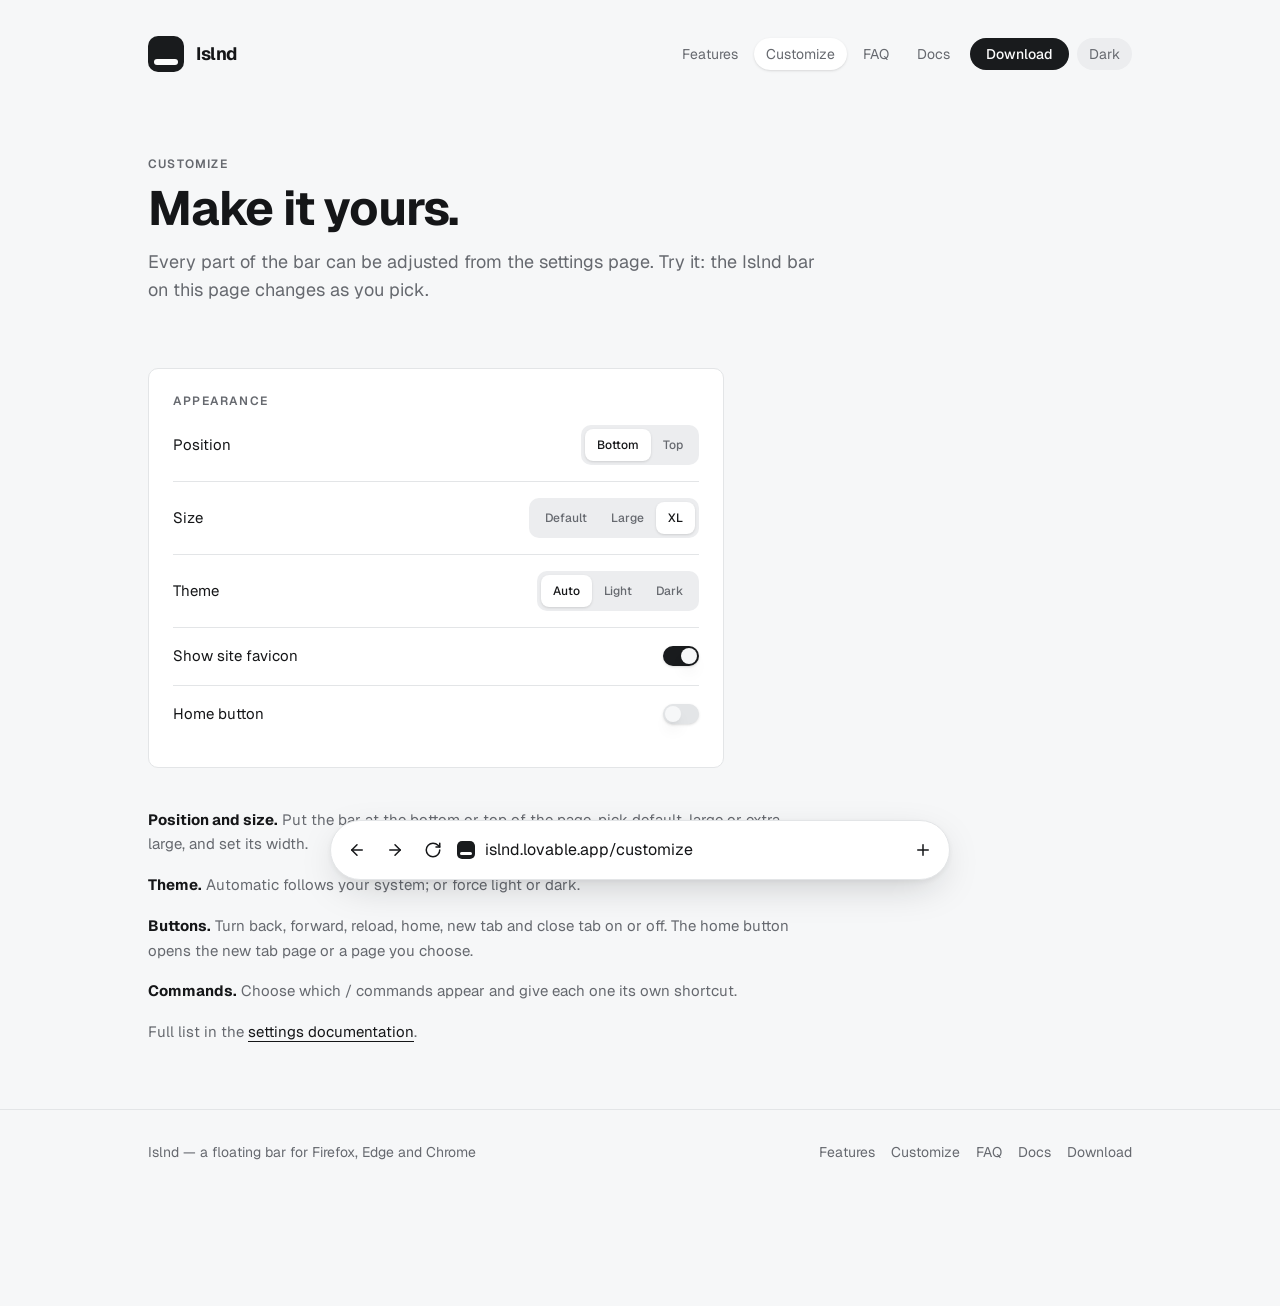
==== customize/index.html @ f19ba350 "Publish static website Co-authored-by: Copilot <223556219+Copilot@users.noreply.github.com>" ====
<!DOCTYPE html><html lang="en"><head><meta charSet="utf-8"/><meta name="viewport" content="width=device-width, initial-scale=1"/><link rel="stylesheet" href="/assets/styles-C-rtt5vo.css" data-precedence="default"/><link rel="stylesheet" href="https://fonts.googleapis.com/css2?family=Geist:wght@400;500;600;700&amp;family=Geist+Mono:wght@400;500&amp;display=swap" data-precedence="default"/><title>Customize Islnd — position, size, theme and buttons</title><meta property="og:site_name" content="Islnd"/><meta name="author" content="Lovable"/><meta name="twitter:site" content="@Lovable"/><meta name="description" content="Choose where the Islnd bar sits, how big it is, light or dark theme, which buttons to show and your home page."/><meta property="og:title" content="Customize Islnd — position, size, theme and buttons"/><meta property="og:description" content="Choose where the Islnd bar sits, how big it is, light or dark theme, which buttons to show and your home page."/><meta property="og:type" content="website"/><meta property="og:url" content="https://islnd.lovable.app/customize"/><meta name="twitter:card" content="summary"/><link rel="modulepreload" href="/assets/index-CcwvMwa2.js"/><link rel="modulepreload" href="/assets/rolldown-runtime-CbXtAM7H.js"/><link rel="modulepreload" href="/assets/link-DJpx_sUh.js"/><link rel="modulepreload" href="/assets/react-dom-xn5NngxT.js"/><link rel="modulepreload" href="/assets/content-CiZypc_I.js"/><link rel="modulepreload" href="/assets/customize-vMOxvSkS.js"/><link rel="modulepreload" href="/assets/SiteLayout-Coc16amh.js"/><link rel="modulepreload" href="/assets/blocks-Bmpn8ZJl.js"/><link rel="icon" href="/favicon.svg" type="image/svg+xml"/><link rel="preconnect" href="https://fonts.googleapis.com"/><link rel="preconnect" href="https://fonts.gstatic.com" crossorigin="anonymous"/><link rel="canonical" href="https://islnd.lovable.app/customize"/><script type="application/ld+json">{"@context":"https://schema.org","@type":"BreadcrumbList","itemListElement":[{"@type":"ListItem","position":1,"name":"Home","item":"https://islnd.lovable.app/"},{"@type":"ListItem","position":2,"name":"Customize","item":"https://islnd.lovable.app/customize"}]}</script></head><body><!--$--><div class="min-h-screen bg-background pb-28 pt-4 text-foreground"><header class="mx-auto flex max-w-5xl flex-wrap items-center justify-between gap-3 px-5 py-5"><a class="flex items-center gap-3" href="/"><span aria-hidden="true" class="relative inline-block shrink-0 rounded-[28%] bg-primary h-9 w-9"><span class="absolute inset-x-[18%] bottom-[20%] h-[17%] rounded-full bg-primary-foreground"></span></span><span class="text-lg font-bold tracking-tight">Islnd</span></a><nav class="flex flex-wrap items-center gap-1 text-sm"><a class="rounded-full px-3 py-1.5 text-muted-foreground hover:text-foreground" href="/features">Features</a><a class="rounded-full px-3 py-1.5 text-muted-foreground hover:text-foreground bg-card text-foreground shadow-sm" href="/customize" data-status="active" aria-current="page">Customize</a><a class="rounded-full px-3 py-1.5 text-muted-foreground hover:text-foreground" href="/faq">FAQ</a><a class="rounded-full px-3 py-1.5 text-muted-foreground hover:text-foreground" href="/docs">Docs</a><a class="ml-1 rounded-full bg-primary px-4 py-1.5 font-medium text-primary-foreground hover:opacity-85" href="/download">Download</a><button aria-label="Toggle dark mode" class="ml-1 rounded-full bg-secondary px-3 py-1.5 text-muted-foreground hover:text-foreground">Dark</button></nav></header><main class="mx-auto max-w-5xl px-5"><div class="py-12 sm:py-16"><p class="text-xs font-semibold uppercase tracking-widest text-muted-foreground">Customize</p><h1 class="mt-3 text-4xl font-bold tracking-tight sm:text-5xl">Make it yours.</h1><p class="mt-4 max-w-2xl text-lg text-muted-foreground">Every part of the bar can be adjusted from the settings page. Try it: the Islnd bar on this page changes as you pick.</p></div><div class="max-w-xl"><div class="rounded-lg border border-border bg-card p-5 sm:p-6"><p class="text-xs font-semibold uppercase tracking-widest text-muted-foreground">Appearance</p><div class="flex items-center justify-between gap-4 border-b border-border py-4 last:border-0"><span>Position</span><div role="group" aria-label="position" class="flex rounded-lg bg-secondary p-1"><button class="inline-flex items-center justify-center gap-2 whitespace-nowrap font-medium cursor-pointer transition-colors focus-visible:outline-none focus-visible:ring-1 focus-visible:ring-ring disabled:pointer-events-none disabled:opacity-50 disabled:cursor-not-allowed [&amp;_svg]:pointer-events-none [&amp;_svg]:size-4 [&amp;_svg]:shrink-0 hover:bg-accent hover:text-accent-foreground h-8 rounded-md text-xs px-2 sm:px-3 bg-card text-foreground shadow-sm" type="button" aria-pressed="true">Bottom</button><button class="inline-flex items-center justify-center gap-2 whitespace-nowrap font-medium cursor-pointer transition-colors focus-visible:outline-none focus-visible:ring-1 focus-visible:ring-ring disabled:pointer-events-none disabled:opacity-50 disabled:cursor-not-allowed [&amp;_svg]:pointer-events-none [&amp;_svg]:size-4 [&amp;_svg]:shrink-0 hover:bg-accent hover:text-accent-foreground h-8 rounded-md text-xs px-2 sm:px-3 text-muted-foreground" type="button" aria-pressed="false">Top</button></div></div><div class="flex items-center justify-between gap-4 border-b border-border py-4 last:border-0"><span>Size</span><div role="group" aria-label="size" class="flex rounded-lg bg-secondary p-1"><button class="inline-flex items-center justify-center gap-2 whitespace-nowrap font-medium cursor-pointer transition-colors focus-visible:outline-none focus-visible:ring-1 focus-visible:ring-ring disabled:pointer-events-none disabled:opacity-50 disabled:cursor-not-allowed [&amp;_svg]:pointer-events-none [&amp;_svg]:size-4 [&amp;_svg]:shrink-0 hover:bg-accent hover:text-accent-foreground h-8 rounded-md text-xs px-2 sm:px-3 text-muted-foreground" type="button" aria-pressed="false">Default</button><button class="inline-flex items-center justify-center gap-2 whitespace-nowrap font-medium cursor-pointer transition-colors focus-visible:outline-none focus-visible:ring-1 focus-visible:ring-ring disabled:pointer-events-none disabled:opacity-50 disabled:cursor-not-allowed [&amp;_svg]:pointer-events-none [&amp;_svg]:size-4 [&amp;_svg]:shrink-0 hover:bg-accent hover:text-accent-foreground h-8 rounded-md text-xs px-2 sm:px-3 text-muted-foreground" type="button" aria-pressed="false">Large</button><button class="inline-flex items-center justify-center gap-2 whitespace-nowrap font-medium cursor-pointer transition-colors focus-visible:outline-none focus-visible:ring-1 focus-visible:ring-ring disabled:pointer-events-none disabled:opacity-50 disabled:cursor-not-allowed [&amp;_svg]:pointer-events-none [&amp;_svg]:size-4 [&amp;_svg]:shrink-0 hover:bg-accent hover:text-accent-foreground h-8 rounded-md text-xs px-2 sm:px-3 bg-card text-foreground shadow-sm" type="button" aria-pressed="true">XL</button></div></div><div class="flex items-center justify-between gap-4 border-b border-border py-4 last:border-0"><span>Theme</span><div role="group" aria-label="theme" class="flex rounded-lg bg-secondary p-1"><button class="inline-flex items-center justify-center gap-2 whitespace-nowrap font-medium cursor-pointer transition-colors focus-visible:outline-none focus-visible:ring-1 focus-visible:ring-ring disabled:pointer-events-none disabled:opacity-50 disabled:cursor-not-allowed [&amp;_svg]:pointer-events-none [&amp;_svg]:size-4 [&amp;_svg]:shrink-0 hover:bg-accent hover:text-accent-foreground h-8 rounded-md text-xs px-2 sm:px-3 bg-card text-foreground shadow-sm" type="button" aria-pressed="true">Auto</button><button class="inline-flex items-center justify-center gap-2 whitespace-nowrap font-medium cursor-pointer transition-colors focus-visible:outline-none focus-visible:ring-1 focus-visible:ring-ring disabled:pointer-events-none disabled:opacity-50 disabled:cursor-not-allowed [&amp;_svg]:pointer-events-none [&amp;_svg]:size-4 [&amp;_svg]:shrink-0 hover:bg-accent hover:text-accent-foreground h-8 rounded-md text-xs px-2 sm:px-3 text-muted-foreground" type="button" aria-pressed="false">Light</button><button class="inline-flex items-center justify-center gap-2 whitespace-nowrap font-medium cursor-pointer transition-colors focus-visible:outline-none focus-visible:ring-1 focus-visible:ring-ring disabled:pointer-events-none disabled:opacity-50 disabled:cursor-not-allowed [&amp;_svg]:pointer-events-none [&amp;_svg]:size-4 [&amp;_svg]:shrink-0 hover:bg-accent hover:text-accent-foreground h-8 rounded-md text-xs px-2 sm:px-3 text-muted-foreground" type="button" aria-pressed="false">Dark</button></div></div><div class="flex items-center justify-between gap-4 border-b border-border py-4 last:border-0"><span>Show site favicon</span><button type="button" role="switch" aria-checked="true" data-state="checked" value="on" class="peer inline-flex h-5 w-9 shrink-0 cursor-pointer items-center rounded-full border-2 border-transparent shadow-sm transition-colors focus-visible:outline-none focus-visible:ring-2 focus-visible:ring-ring focus-visible:ring-offset-2 focus-visible:ring-offset-background disabled:cursor-not-allowed disabled:opacity-50 data-[state=checked]:bg-primary data-[state=unchecked]:bg-input" aria-label="Show site favicon"><span data-state="checked" class="pointer-events-none block h-4 w-4 rounded-full bg-background shadow-lg ring-0 transition-transform data-[state=checked]:translate-x-4 data-[state=unchecked]:translate-x-0"></span></button><input type="checkbox" aria-hidden="true" tabindex="-1" style="position:absolute;pointer-events:none;opacity:0;margin:0;transform:translateX(-100%)" checked="" value="on"/></div><div class="flex items-center justify-between gap-4 border-b border-border py-4 last:border-0"><span>Home button</span><button type="button" role="switch" aria-checked="false" data-state="unchecked" value="on" class="peer inline-flex h-5 w-9 shrink-0 cursor-pointer items-center rounded-full border-2 border-transparent shadow-sm transition-colors focus-visible:outline-none focus-visible:ring-2 focus-visible:ring-ring focus-visible:ring-offset-2 focus-visible:ring-offset-background disabled:cursor-not-allowed disabled:opacity-50 data-[state=checked]:bg-primary data-[state=unchecked]:bg-input" aria-label="Home button"><span data-state="unchecked" class="pointer-events-none block h-4 w-4 rounded-full bg-background shadow-lg ring-0 transition-transform data-[state=checked]:translate-x-4 data-[state=unchecked]:translate-x-0"></span></button><input type="checkbox" aria-hidden="true" tabindex="-1" style="position:absolute;pointer-events:none;opacity:0;margin:0;transform:translateX(-100%)" value="on"/></div></div></div><div class="mt-10 max-w-2xl"><div class="space-y-4 text-muted-foreground"><p><strong class="text-foreground">Position and size.</strong> Put the bar at the bottom or top of the page, pick default, large or extra large, and set its width.</p><p><strong class="text-foreground">Theme.</strong> Automatic follows your system; or force light or dark.</p><p><strong class="text-foreground">Buttons.</strong> Turn back, forward, reload, home, new tab and close tab on or off. The home button opens the new tab page or a page you choose.</p><p><strong class="text-foreground">Commands.</strong> Choose which / commands appear and give each one its own shortcut.</p><p>Full list in the <a class="text-foreground underline underline-offset-4" href="/docs/settings">settings documentation</a>.</p></div></div></main><footer class="mt-16 border-t border-border"><div class="mx-auto flex max-w-5xl flex-wrap justify-between gap-4 px-5 py-8 text-sm text-muted-foreground"><span>Islnd — a floating bar for Firefox, Edge and Chrome</span><div class="flex flex-wrap gap-4"><a class="hover:text-foreground" href="/features">Features</a><a class="hover:text-foreground active" href="/customize" data-status="active" aria-current="page">Customize</a><a class="hover:text-foreground" href="/faq">FAQ</a><a class="hover:text-foreground" href="/docs">Docs</a><a class="hover:text-foreground" href="/download">Download</a></div></div></footer><div aria-label="Islnd bar" role="region" class="preview-dock fixed inset-x-3 z-50 flex justify-center sm:inset-x-5 " data-position="bottom" data-size="xl"><form class="preview-bar relative flex min-w-0 flex-1 items-center gap-0.5 rounded-full border border-border px-2 text-foreground shadow-bar"><button class="inline-flex items-center justify-center gap-2 whitespace-nowrap text-sm font-medium cursor-pointer transition-colors focus-visible:outline-none focus-visible:ring-1 focus-visible:ring-ring disabled:pointer-events-none disabled:opacity-50 disabled:cursor-not-allowed [&amp;_svg]:pointer-events-none [&amp;_svg]:size-4 [&amp;_svg]:shrink-0 hover:bg-accent hover:text-accent-foreground h-9 w-9 preview-icon rounded-full" type="button" aria-label="Back" title="Back"><svg xmlns="http://www.w3.org/2000/svg" width="24" height="24" viewBox="0 0 24 24" fill="none" stroke="currentColor" stroke-width="2" stroke-linecap="round" stroke-linejoin="round" class="lucide lucide-arrow-left" aria-hidden="true"><path d="m12 19-7-7 7-7"></path><path d="M19 12H5"></path></svg></button><button class="inline-flex items-center justify-center gap-2 whitespace-nowrap text-sm font-medium cursor-pointer transition-colors focus-visible:outline-none focus-visible:ring-1 focus-visible:ring-ring disabled:pointer-events-none disabled:opacity-50 disabled:cursor-not-allowed [&amp;_svg]:pointer-events-none [&amp;_svg]:size-4 [&amp;_svg]:shrink-0 hover:bg-accent hover:text-accent-foreground h-9 w-9 preview-icon rounded-full" type="button" aria-label="Forward" title="Forward"><svg xmlns="http://www.w3.org/2000/svg" width="24" height="24" viewBox="0 0 24 24" fill="none" stroke="currentColor" stroke-width="2" stroke-linecap="round" stroke-linejoin="round" class="lucide lucide-arrow-right" aria-hidden="true"><path d="M5 12h14"></path><path d="m12 5 7 7-7 7"></path></svg></button><button class="inline-flex items-center justify-center gap-2 whitespace-nowrap text-sm font-medium cursor-pointer transition-colors focus-visible:outline-none focus-visible:ring-1 focus-visible:ring-ring disabled:pointer-events-none disabled:opacity-50 disabled:cursor-not-allowed [&amp;_svg]:pointer-events-none [&amp;_svg]:size-4 [&amp;_svg]:shrink-0 hover:bg-accent hover:text-accent-foreground h-9 w-9 preview-icon rounded-full" type="button" aria-label="Reload" title="Reload"><svg xmlns="http://www.w3.org/2000/svg" width="24" height="24" viewBox="0 0 24 24" fill="none" stroke="currentColor" stroke-width="2" stroke-linecap="round" stroke-linejoin="round" class="lucide lucide-rotate-cw" aria-hidden="true"><path d="M21 12a9 9 0 1 1-9-9c2.52 0 4.93 1 6.74 2.74L21 8"></path><path d="M21 3v5h-5"></path></svg></button><span aria-hidden="true" class="relative inline-block shrink-0 rounded-[28%] bg-primary preview-favicon mx-1 shrink-0"><span class="absolute inset-x-[18%] bottom-[20%] h-[17%] rounded-full bg-primary-foreground"></span></span><input aria-label="Islnd address or search" class="preview-input min-w-0 flex-1 bg-transparent px-1 outline-none" autoComplete="off" spellCheck="false" value="islnd.lovable.app/customize"/><button class="inline-flex items-center justify-center gap-2 whitespace-nowrap text-sm font-medium cursor-pointer transition-colors focus-visible:outline-none focus-visible:ring-1 focus-visible:ring-ring disabled:pointer-events-none disabled:opacity-50 disabled:cursor-not-allowed [&amp;_svg]:pointer-events-none [&amp;_svg]:size-4 [&amp;_svg]:shrink-0 hover:bg-accent hover:text-accent-foreground h-9 w-9 preview-icon rounded-full" type="button" aria-label="New tab" title="New tab"><svg xmlns="http://www.w3.org/2000/svg" width="24" height="24" viewBox="0 0 24 24" fill="none" stroke="currentColor" stroke-width="2" stroke-linecap="round" stroke-linejoin="round" class="lucide lucide-plus" aria-hidden="true"><path d="M5 12h14"></path><path d="M12 5v14"></path></svg></button></form></div></div><script>(function(a,f){let l;try{l=JSON.parse(sessionStorage.getItem(a)||"{}")}catch{return}const n=l?.[f||history.state?.__TSR_key];let c=!1;for(const t in n){const e=n[t],o=e?.scrollX,s=e?.scrollY;if(Number.isFinite(o)&&Number.isFinite(s)){if(t==="window")scrollTo(o,s),c=!0;else if(t)try{const r=document.querySelector(t);r&&(r.scrollLeft=o,r.scrollTop=s)}catch{}}}if(c)return;const i=location.hash.slice(1);if(i){const t=history.state?.__hashScrollIntoViewOptions??!0;if(t){const e=document.getElementById(i);e&&e.scrollIntoView(t)}return}scrollTo(0,0)})("tsr-scroll-restoration-v1_3");document.currentScript.remove()</script><!--/$--><script data-tsr-stream-part="">(self.$R=self.$R||{})["tsr"]=[];self.$_TSR={h(){this.hydrated=!0,this.c()},e(){this.streamEnded=!0,this.c()},c(){this.hydrated&&this.streamEnded&&(delete self.$_TSR,delete self.$R.tsr)},p(e){this.initialized?e():this.buffer.push(e)},buffer:[]};$_TSR.router=($R=>$R[0]={manifest:$R[1]={routes:$R[2]={__root__:$R[3]={preloads:$R[4]=["/assets/index-CcwvMwa2.js","/assets/rolldown-runtime-CbXtAM7H.js","/assets/link-DJpx_sUh.js","/assets/react-dom-xn5NngxT.js","/assets/content-CiZypc_I.js"],scripts:$R[5]=[$R[6]={attrs:$R[7]={type:"module",async:!0,src:"/assets/index-CcwvMwa2.js"}}]},"/customize":$R[8]={preloads:$R[9]=["/assets/customize-vMOxvSkS.js","/assets/SiteLayout-Coc16amh.js","/assets/blocks-Bmpn8ZJl.js"]}}},matches:$R[10]=[$R[11]={i:"__root__ ",u:1795557661920,s:"success",ssr:!0},$R[12]={i:" customize customize",u:1795557661920,s:"success",ssr:!0}]})($R["tsr"]);$_TSR.e();{let s=document.currentScript,p;while((p=s.previousElementSibling)&&p.hasAttribute('data-tsr-stream-part'))p.remove();s.remove()}</script><script type="module" async="" src="/assets/index-CcwvMwa2.js"></script><script>document.currentScript.remove();/*$tsr-stream-boundary*/</script></body></html>
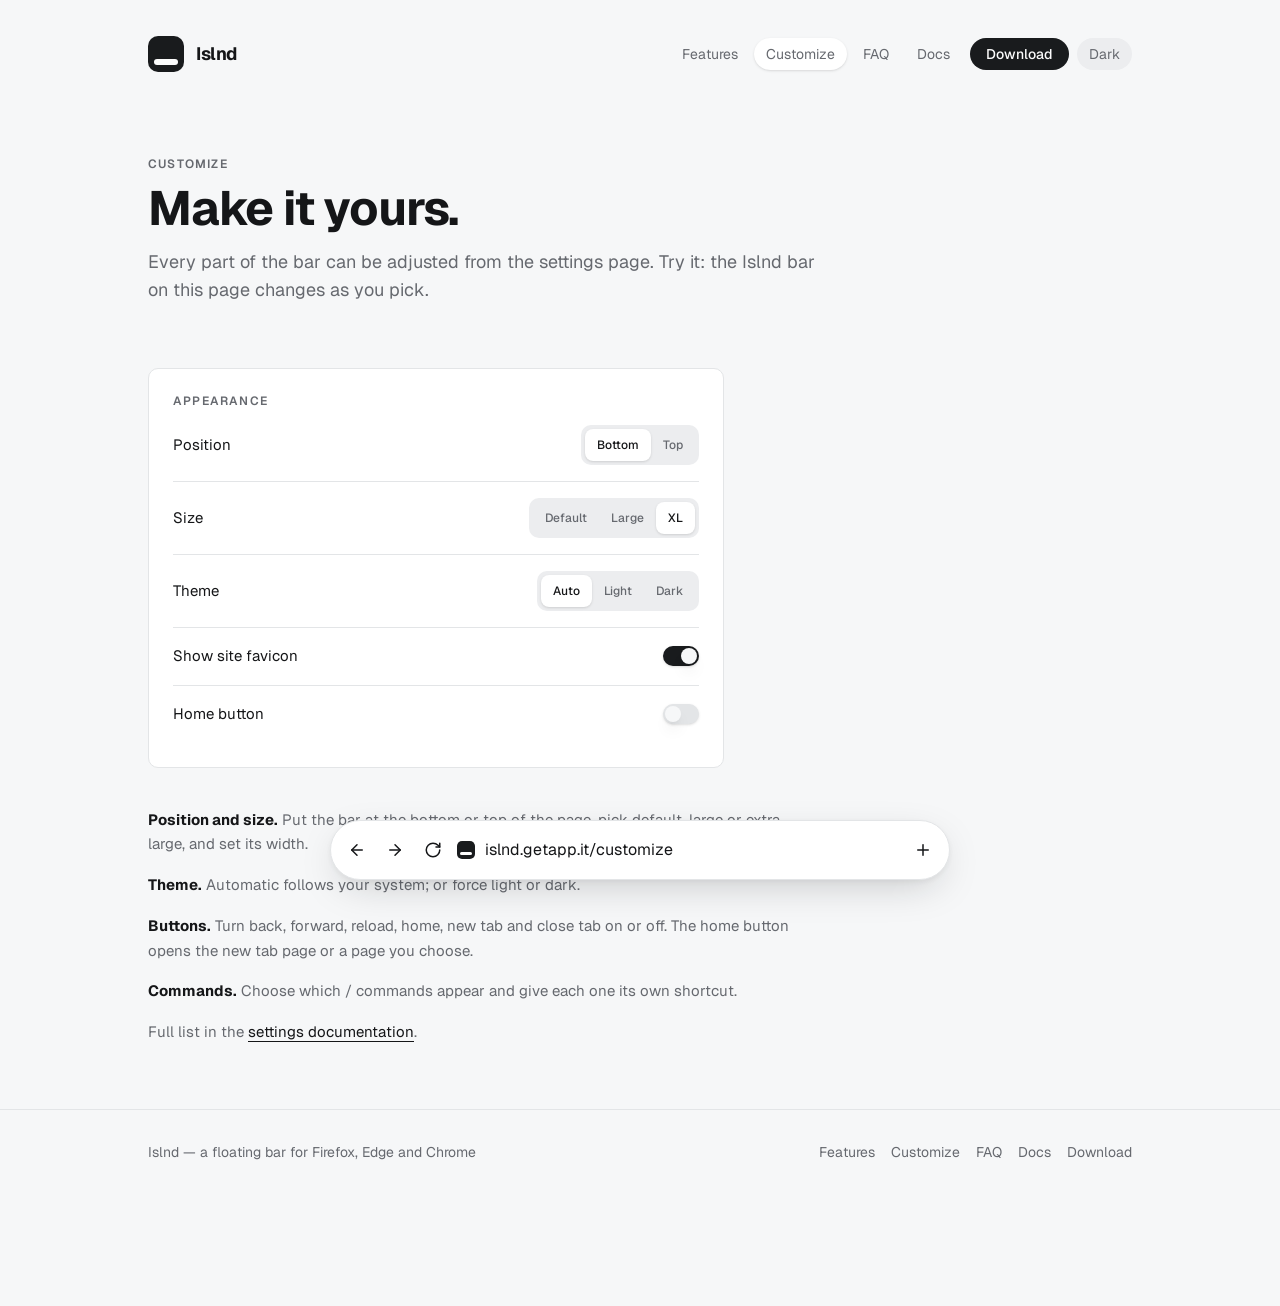
==== commit 8107cb60: "Update published site identity Co-authored-by: Copilot <223556219+Copilot@users.noreply.github.com>" ====
--- a/customize/index.html
+++ b/customize/index.html
@@ -1 +1 @@
-<!DOCTYPE html><html lang="en"><head><meta charSet="utf-8"/><meta name="viewport" content="width=device-width, initial-scale=1"/><link rel="stylesheet" href="/assets/styles-C-rtt5vo.css" data-precedence="default"/><link rel="stylesheet" href="https://fonts.googleapis.com/css2?family=Geist:wght@400;500;600;700&amp;family=Geist+Mono:wght@400;500&amp;display=swap" data-precedence="default"/><title>Customize Islnd — position, size, theme and buttons</title><meta property="og:site_name" content="Islnd"/><meta name="author" content="Lovable"/><meta name="twitter:site" content="@Lovable"/><meta name="description" content="Choose where the Islnd bar sits, how big it is, light or dark theme, which buttons to show and your home page."/><meta property="og:title" content="Customize Islnd — position, size, theme and buttons"/><meta property="og:description" content="Choose where the Islnd bar sits, how big it is, light or dark theme, which buttons to show and your home page."/><meta property="og:type" content="website"/><meta property="og:url" content="https://islnd.lovable.app/customize"/><meta name="twitter:card" content="summary"/><link rel="modulepreload" href="/assets/index-CcwvMwa2.js"/><link rel="modulepreload" href="/assets/rolldown-runtime-CbXtAM7H.js"/><link rel="modulepreload" href="/assets/link-DJpx_sUh.js"/><link rel="modulepreload" href="/assets/react-dom-xn5NngxT.js"/><link rel="modulepreload" href="/assets/content-CiZypc_I.js"/><link rel="modulepreload" href="/assets/customize-vMOxvSkS.js"/><link rel="modulepreload" href="/assets/SiteLayout-Coc16amh.js"/><link rel="modulepreload" href="/assets/blocks-Bmpn8ZJl.js"/><link rel="icon" href="/favicon.svg" type="image/svg+xml"/><link rel="preconnect" href="https://fonts.googleapis.com"/><link rel="preconnect" href="https://fonts.gstatic.com" crossorigin="anonymous"/><link rel="canonical" href="https://islnd.lovable.app/customize"/><script type="application/ld+json">{"@context":"https://schema.org","@type":"BreadcrumbList","itemListElement":[{"@type":"ListItem","position":1,"name":"Home","item":"https://islnd.lovable.app/"},{"@type":"ListItem","position":2,"name":"Customize","item":"https://islnd.lovable.app/customize"}]}</script></head><body><!--$--><div class="min-h-screen bg-background pb-28 pt-4 text-foreground"><header class="mx-auto flex max-w-5xl flex-wrap items-center justify-between gap-3 px-5 py-5"><a class="flex items-center gap-3" href="/"><span aria-hidden="true" class="relative inline-block shrink-0 rounded-[28%] bg-primary h-9 w-9"><span class="absolute inset-x-[18%] bottom-[20%] h-[17%] rounded-full bg-primary-foreground"></span></span><span class="text-lg font-bold tracking-tight">Islnd</span></a><nav class="flex flex-wrap items-center gap-1 text-sm"><a class="rounded-full px-3 py-1.5 text-muted-foreground hover:text-foreground" href="/features">Features</a><a class="rounded-full px-3 py-1.5 text-muted-foreground hover:text-foreground bg-card text-foreground shadow-sm" href="/customize" data-status="active" aria-current="page">Customize</a><a class="rounded-full px-3 py-1.5 text-muted-foreground hover:text-foreground" href="/faq">FAQ</a><a class="rounded-full px-3 py-1.5 text-muted-foreground hover:text-foreground" href="/docs">Docs</a><a class="ml-1 rounded-full bg-primary px-4 py-1.5 font-medium text-primary-foreground hover:opacity-85" href="/download">Download</a><button aria-label="Toggle dark mode" class="ml-1 rounded-full bg-secondary px-3 py-1.5 text-muted-foreground hover:text-foreground">Dark</button></nav></header><main class="mx-auto max-w-5xl px-5"><div class="py-12 sm:py-16"><p class="text-xs font-semibold uppercase tracking-widest text-muted-foreground">Customize</p><h1 class="mt-3 text-4xl font-bold tracking-tight sm:text-5xl">Make it yours.</h1><p class="mt-4 max-w-2xl text-lg text-muted-foreground">Every part of the bar can be adjusted from the settings page. Try it: the Islnd bar on this page changes as you pick.</p></div><div class="max-w-xl"><div class="rounded-lg border border-border bg-card p-5 sm:p-6"><p class="text-xs font-semibold uppercase tracking-widest text-muted-foreground">Appearance</p><div class="flex items-center justify-between gap-4 border-b border-border py-4 last:border-0"><span>Position</span><div role="group" aria-label="position" class="flex rounded-lg bg-secondary p-1"><button class="inline-flex items-center justify-center gap-2 whitespace-nowrap font-medium cursor-pointer transition-colors focus-visible:outline-none focus-visible:ring-1 focus-visible:ring-ring disabled:pointer-events-none disabled:opacity-50 disabled:cursor-not-allowed [&amp;_svg]:pointer-events-none [&amp;_svg]:size-4 [&amp;_svg]:shrink-0 hover:bg-accent hover:text-accent-foreground h-8 rounded-md text-xs px-2 sm:px-3 bg-card text-foreground shadow-sm" type="button" aria-pressed="true">Bottom</button><button class="inline-flex items-center justify-center gap-2 whitespace-nowrap font-medium cursor-pointer transition-colors focus-visible:outline-none focus-visible:ring-1 focus-visible:ring-ring disabled:pointer-events-none disabled:opacity-50 disabled:cursor-not-allowed [&amp;_svg]:pointer-events-none [&amp;_svg]:size-4 [&amp;_svg]:shrink-0 hover:bg-accent hover:text-accent-foreground h-8 rounded-md text-xs px-2 sm:px-3 text-muted-foreground" type="button" aria-pressed="false">Top</button></div></div><div class="flex items-center justify-between gap-4 border-b border-border py-4 last:border-0"><span>Size</span><div role="group" aria-label="size" class="flex rounded-lg bg-secondary p-1"><button class="inline-flex items-center justify-center gap-2 whitespace-nowrap font-medium cursor-pointer transition-colors focus-visible:outline-none focus-visible:ring-1 focus-visible:ring-ring disabled:pointer-events-none disabled:opacity-50 disabled:cursor-not-allowed [&amp;_svg]:pointer-events-none [&amp;_svg]:size-4 [&amp;_svg]:shrink-0 hover:bg-accent hover:text-accent-foreground h-8 rounded-md text-xs px-2 sm:px-3 text-muted-foreground" type="button" aria-pressed="false">Default</button><button class="inline-flex items-center justify-center gap-2 whitespace-nowrap font-medium cursor-pointer transition-colors focus-visible:outline-none focus-visible:ring-1 focus-visible:ring-ring disabled:pointer-events-none disabled:opacity-50 disabled:cursor-not-allowed [&amp;_svg]:pointer-events-none [&amp;_svg]:size-4 [&amp;_svg]:shrink-0 hover:bg-accent hover:text-accent-foreground h-8 rounded-md text-xs px-2 sm:px-3 text-muted-foreground" type="button" aria-pressed="false">Large</button><button class="inline-flex items-center justify-center gap-2 whitespace-nowrap font-medium cursor-pointer transition-colors focus-visible:outline-none focus-visible:ring-1 focus-visible:ring-ring disabled:pointer-events-none disabled:opacity-50 disabled:cursor-not-allowed [&amp;_svg]:pointer-events-none [&amp;_svg]:size-4 [&amp;_svg]:shrink-0 hover:bg-accent hover:text-accent-foreground h-8 rounded-md text-xs px-2 sm:px-3 bg-card text-foreground shadow-sm" type="button" aria-pressed="true">XL</button></div></div><div class="flex items-center justify-between gap-4 border-b border-border py-4 last:border-0"><span>Theme</span><div role="group" aria-label="theme" class="flex rounded-lg bg-secondary p-1"><button class="inline-flex items-center justify-center gap-2 whitespace-nowrap font-medium cursor-pointer transition-colors focus-visible:outline-none focus-visible:ring-1 focus-visible:ring-ring disabled:pointer-events-none disabled:opacity-50 disabled:cursor-not-allowed [&amp;_svg]:pointer-events-none [&amp;_svg]:size-4 [&amp;_svg]:shrink-0 hover:bg-accent hover:text-accent-foreground h-8 rounded-md text-xs px-2 sm:px-3 bg-card text-foreground shadow-sm" type="button" aria-pressed="true">Auto</button><button class="inline-flex items-center justify-center gap-2 whitespace-nowrap font-medium cursor-pointer transition-colors focus-visible:outline-none focus-visible:ring-1 focus-visible:ring-ring disabled:pointer-events-none disabled:opacity-50 disabled:cursor-not-allowed [&amp;_svg]:pointer-events-none [&amp;_svg]:size-4 [&amp;_svg]:shrink-0 hover:bg-accent hover:text-accent-foreground h-8 rounded-md text-xs px-2 sm:px-3 text-muted-foreground" type="button" aria-pressed="false">Light</button><button class="inline-flex items-center justify-center gap-2 whitespace-nowrap font-medium cursor-pointer transition-colors focus-visible:outline-none focus-visible:ring-1 focus-visible:ring-ring disabled:pointer-events-none disabled:opacity-50 disabled:cursor-not-allowed [&amp;_svg]:pointer-events-none [&amp;_svg]:size-4 [&amp;_svg]:shrink-0 hover:bg-accent hover:text-accent-foreground h-8 rounded-md text-xs px-2 sm:px-3 text-muted-foreground" type="button" aria-pressed="false">Dark</button></div></div><div class="flex items-center justify-between gap-4 border-b border-border py-4 last:border-0"><span>Show site favicon</span><button type="button" role="switch" aria-checked="true" data-state="checked" value="on" class="peer inline-flex h-5 w-9 shrink-0 cursor-pointer items-center rounded-full border-2 border-transparent shadow-sm transition-colors focus-visible:outline-none focus-visible:ring-2 focus-visible:ring-ring focus-visible:ring-offset-2 focus-visible:ring-offset-background disabled:cursor-not-allowed disabled:opacity-50 data-[state=checked]:bg-primary data-[state=unchecked]:bg-input" aria-label="Show site favicon"><span data-state="checked" class="pointer-events-none block h-4 w-4 rounded-full bg-background shadow-lg ring-0 transition-transform data-[state=checked]:translate-x-4 data-[state=unchecked]:translate-x-0"></span></button><input type="checkbox" aria-hidden="true" tabindex="-1" style="position:absolute;pointer-events:none;opacity:0;margin:0;transform:translateX(-100%)" checked="" value="on"/></div><div class="flex items-center justify-between gap-4 border-b border-border py-4 last:border-0"><span>Home button</span><button type="button" role="switch" aria-checked="false" data-state="unchecked" value="on" class="peer inline-flex h-5 w-9 shrink-0 cursor-pointer items-center rounded-full border-2 border-transparent shadow-sm transition-colors focus-visible:outline-none focus-visible:ring-2 focus-visible:ring-ring focus-visible:ring-offset-2 focus-visible:ring-offset-background disabled:cursor-not-allowed disabled:opacity-50 data-[state=checked]:bg-primary data-[state=unchecked]:bg-input" aria-label="Home button"><span data-state="unchecked" class="pointer-events-none block h-4 w-4 rounded-full bg-background shadow-lg ring-0 transition-transform data-[state=checked]:translate-x-4 data-[state=unchecked]:translate-x-0"></span></button><input type="checkbox" aria-hidden="true" tabindex="-1" style="position:absolute;pointer-events:none;opacity:0;margin:0;transform:translateX(-100%)" value="on"/></div></div></div><div class="mt-10 max-w-2xl"><div class="space-y-4 text-muted-foreground"><p><strong class="text-foreground">Position and size.</strong> Put the bar at the bottom or top of the page, pick default, large or extra large, and set its width.</p><p><strong class="text-foreground">Theme.</strong> Automatic follows your system; or force light or dark.</p><p><strong class="text-foreground">Buttons.</strong> Turn back, forward, reload, home, new tab and close tab on or off. The home button opens the new tab page or a page you choose.</p><p><strong class="text-foreground">Commands.</strong> Choose which / commands appear and give each one its own shortcut.</p><p>Full list in the <a class="text-foreground underline underline-offset-4" href="/docs/settings">settings documentation</a>.</p></div></div></main><footer class="mt-16 border-t border-border"><div class="mx-auto flex max-w-5xl flex-wrap justify-between gap-4 px-5 py-8 text-sm text-muted-foreground"><span>Islnd — a floating bar for Firefox, Edge and Chrome</span><div class="flex flex-wrap gap-4"><a class="hover:text-foreground" href="/features">Features</a><a class="hover:text-foreground active" href="/customize" data-status="active" aria-current="page">Customize</a><a class="hover:text-foreground" href="/faq">FAQ</a><a class="hover:text-foreground" href="/docs">Docs</a><a class="hover:text-foreground" href="/download">Download</a></div></div></footer><div aria-label="Islnd bar" role="region" class="preview-dock fixed inset-x-3 z-50 flex justify-center sm:inset-x-5 " data-position="bottom" data-size="xl"><form class="preview-bar relative flex min-w-0 flex-1 items-center gap-0.5 rounded-full border border-border px-2 text-foreground shadow-bar"><button class="inline-flex items-center justify-center gap-2 whitespace-nowrap text-sm font-medium cursor-pointer transition-colors focus-visible:outline-none focus-visible:ring-1 focus-visible:ring-ring disabled:pointer-events-none disabled:opacity-50 disabled:cursor-not-allowed [&amp;_svg]:pointer-events-none [&amp;_svg]:size-4 [&amp;_svg]:shrink-0 hover:bg-accent hover:text-accent-foreground h-9 w-9 preview-icon rounded-full" type="button" aria-label="Back" title="Back"><svg xmlns="http://www.w3.org/2000/svg" width="24" height="24" viewBox="0 0 24 24" fill="none" stroke="currentColor" stroke-width="2" stroke-linecap="round" stroke-linejoin="round" class="lucide lucide-arrow-left" aria-hidden="true"><path d="m12 19-7-7 7-7"></path><path d="M19 12H5"></path></svg></button><button class="inline-flex items-center justify-center gap-2 whitespace-nowrap text-sm font-medium cursor-pointer transition-colors focus-visible:outline-none focus-visible:ring-1 focus-visible:ring-ring disabled:pointer-events-none disabled:opacity-50 disabled:cursor-not-allowed [&amp;_svg]:pointer-events-none [&amp;_svg]:size-4 [&amp;_svg]:shrink-0 hover:bg-accent hover:text-accent-foreground h-9 w-9 preview-icon rounded-full" type="button" aria-label="Forward" title="Forward"><svg xmlns="http://www.w3.org/2000/svg" width="24" height="24" viewBox="0 0 24 24" fill="none" stroke="currentColor" stroke-width="2" stroke-linecap="round" stroke-linejoin="round" class="lucide lucide-arrow-right" aria-hidden="true"><path d="M5 12h14"></path><path d="m12 5 7 7-7 7"></path></svg></button><button class="inline-flex items-center justify-center gap-2 whitespace-nowrap text-sm font-medium cursor-pointer transition-colors focus-visible:outline-none focus-visible:ring-1 focus-visible:ring-ring disabled:pointer-events-none disabled:opacity-50 disabled:cursor-not-allowed [&amp;_svg]:pointer-events-none [&amp;_svg]:size-4 [&amp;_svg]:shrink-0 hover:bg-accent hover:text-accent-foreground h-9 w-9 preview-icon rounded-full" type="button" aria-label="Reload" title="Reload"><svg xmlns="http://www.w3.org/2000/svg" width="24" height="24" viewBox="0 0 24 24" fill="none" stroke="currentColor" stroke-width="2" stroke-linecap="round" stroke-linejoin="round" class="lucide lucide-rotate-cw" aria-hidden="true"><path d="M21 12a9 9 0 1 1-9-9c2.52 0 4.93 1 6.74 2.74L21 8"></path><path d="M21 3v5h-5"></path></svg></button><span aria-hidden="true" class="relative inline-block shrink-0 rounded-[28%] bg-primary preview-favicon mx-1 shrink-0"><span class="absolute inset-x-[18%] bottom-[20%] h-[17%] rounded-full bg-primary-foreground"></span></span><input aria-label="Islnd address or search" class="preview-input min-w-0 flex-1 bg-transparent px-1 outline-none" autoComplete="off" spellCheck="false" value="islnd.lovable.app/customize"/><button class="inline-flex items-center justify-center gap-2 whitespace-nowrap text-sm font-medium cursor-pointer transition-colors focus-visible:outline-none focus-visible:ring-1 focus-visible:ring-ring disabled:pointer-events-none disabled:opacity-50 disabled:cursor-not-allowed [&amp;_svg]:pointer-events-none [&amp;_svg]:size-4 [&amp;_svg]:shrink-0 hover:bg-accent hover:text-accent-foreground h-9 w-9 preview-icon rounded-full" type="button" aria-label="New tab" title="New tab"><svg xmlns="http://www.w3.org/2000/svg" width="24" height="24" viewBox="0 0 24 24" fill="none" stroke="currentColor" stroke-width="2" stroke-linecap="round" stroke-linejoin="round" class="lucide lucide-plus" aria-hidden="true"><path d="M5 12h14"></path><path d="M12 5v14"></path></svg></button></form></div></div><script>(function(a,f){let l;try{l=JSON.parse(sessionStorage.getItem(a)||"{}")}catch{return}const n=l?.[f||history.state?.__TSR_key];let c=!1;for(const t in n){const e=n[t],o=e?.scrollX,s=e?.scrollY;if(Number.isFinite(o)&&Number.isFinite(s)){if(t==="window")scrollTo(o,s),c=!0;else if(t)try{const r=document.querySelector(t);r&&(r.scrollLeft=o,r.scrollTop=s)}catch{}}}if(c)return;const i=location.hash.slice(1);if(i){const t=history.state?.__hashScrollIntoViewOptions??!0;if(t){const e=document.getElementById(i);e&&e.scrollIntoView(t)}return}scrollTo(0,0)})("tsr-scroll-restoration-v1_3");document.currentScript.remove()</script><!--/$--><script data-tsr-stream-part="">(self.$R=self.$R||{})["tsr"]=[];self.$_TSR={h(){this.hydrated=!0,this.c()},e(){this.streamEnded=!0,this.c()},c(){this.hydrated&&this.streamEnded&&(delete self.$_TSR,delete self.$R.tsr)},p(e){this.initialized?e():this.buffer.push(e)},buffer:[]};$_TSR.router=($R=>$R[0]={manifest:$R[1]={routes:$R[2]={__root__:$R[3]={preloads:$R[4]=["/assets/index-CcwvMwa2.js","/assets/rolldown-runtime-CbXtAM7H.js","/assets/link-DJpx_sUh.js","/assets/react-dom-xn5NngxT.js","/assets/content-CiZypc_I.js"],scripts:$R[5]=[$R[6]={attrs:$R[7]={type:"module",async:!0,src:"/assets/index-CcwvMwa2.js"}}]},"/customize":$R[8]={preloads:$R[9]=["/assets/customize-vMOxvSkS.js","/assets/SiteLayout-Coc16amh.js","/assets/blocks-Bmpn8ZJl.js"]}}},matches:$R[10]=[$R[11]={i:"__root__ ",u:1795557661920,s:"success",ssr:!0},$R[12]={i:" customize customize",u:1795557661920,s:"success",ssr:!0}]})($R["tsr"]);$_TSR.e();{let s=document.currentScript,p;while((p=s.previousElementSibling)&&p.hasAttribute('data-tsr-stream-part'))p.remove();s.remove()}</script><script type="module" async="" src="/assets/index-CcwvMwa2.js"></script><script>document.currentScript.remove();/*$tsr-stream-boundary*/</script></body></html>+<!DOCTYPE html><html lang="en"><head><meta charSet="utf-8"/><meta name="viewport" content="width=device-width, initial-scale=1"/><link rel="stylesheet" href="/assets/styles-C-rtt5vo.css" data-precedence="default"/><link rel="stylesheet" href="https://fonts.googleapis.com/css2?family=Geist:wght@400;500;600;700&amp;family=Geist+Mono:wght@400;500&amp;display=swap" data-precedence="default"/><title>Customize Islnd — position, size, theme and buttons</title><meta property="og:site_name" content="Islnd"/><meta name="author" content="GetApp.it"/><meta name="description" content="Choose where the Islnd bar sits, how big it is, light or dark theme, which buttons to show and your home page."/><meta property="og:title" content="Customize Islnd — position, size, theme and buttons"/><meta property="og:description" content="Choose where the Islnd bar sits, how big it is, light or dark theme, which buttons to show and your home page."/><meta property="og:type" content="website"/><meta property="og:url" content="https://islnd.getapp.it/customize"/><meta name="twitter:card" content="summary"/><link rel="modulepreload" href="/assets/index-jnXEmR9v.js"/><link rel="modulepreload" href="/assets/rolldown-runtime-CbXtAM7H.js"/><link rel="modulepreload" href="/assets/link-DJpx_sUh.js"/><link rel="modulepreload" href="/assets/react-dom-xn5NngxT.js"/><link rel="modulepreload" href="/assets/content-CiZypc_I.js"/><link rel="modulepreload" href="/assets/customize-CtA4r5uw.js"/><link rel="modulepreload" href="/assets/SiteLayout-BVYXNjE1.js"/><link rel="modulepreload" href="/assets/blocks-CcFcuV_a.js"/><link rel="icon" href="/favicon.svg" type="image/svg+xml"/><link rel="preconnect" href="https://fonts.googleapis.com"/><link rel="preconnect" href="https://fonts.gstatic.com" crossorigin="anonymous"/><link rel="canonical" href="https://islnd.getapp.it/customize"/><script type="application/ld+json">{"@context":"https://schema.org","@type":"BreadcrumbList","itemListElement":[{"@type":"ListItem","position":1,"name":"Home","item":"https://islnd.getapp.it/"},{"@type":"ListItem","position":2,"name":"Customize","item":"https://islnd.getapp.it/customize"}]}</script></head><body><!--$--><div class="min-h-screen bg-background pb-28 pt-4 text-foreground"><header class="mx-auto flex max-w-5xl flex-wrap items-center justify-between gap-3 px-5 py-5"><a class="flex items-center gap-3" href="/"><span aria-hidden="true" class="relative inline-block shrink-0 rounded-[28%] bg-primary h-9 w-9"><span class="absolute inset-x-[18%] bottom-[20%] h-[17%] rounded-full bg-primary-foreground"></span></span><span class="text-lg font-bold tracking-tight">Islnd</span></a><nav class="flex flex-wrap items-center gap-1 text-sm"><a class="rounded-full px-3 py-1.5 text-muted-foreground hover:text-foreground" href="/features">Features</a><a class="rounded-full px-3 py-1.5 text-muted-foreground hover:text-foreground bg-card text-foreground shadow-sm" href="/customize" data-status="active" aria-current="page">Customize</a><a class="rounded-full px-3 py-1.5 text-muted-foreground hover:text-foreground" href="/faq">FAQ</a><a class="rounded-full px-3 py-1.5 text-muted-foreground hover:text-foreground" href="/docs">Docs</a><a class="ml-1 rounded-full bg-primary px-4 py-1.5 font-medium text-primary-foreground hover:opacity-85" href="/download">Download</a><button aria-label="Toggle dark mode" class="ml-1 rounded-full bg-secondary px-3 py-1.5 text-muted-foreground hover:text-foreground">Dark</button></nav></header><main class="mx-auto max-w-5xl px-5"><div class="py-12 sm:py-16"><p class="text-xs font-semibold uppercase tracking-widest text-muted-foreground">Customize</p><h1 class="mt-3 text-4xl font-bold tracking-tight sm:text-5xl">Make it yours.</h1><p class="mt-4 max-w-2xl text-lg text-muted-foreground">Every part of the bar can be adjusted from the settings page. Try it: the Islnd bar on this page changes as you pick.</p></div><div class="max-w-xl"><div class="rounded-lg border border-border bg-card p-5 sm:p-6"><p class="text-xs font-semibold uppercase tracking-widest text-muted-foreground">Appearance</p><div class="flex items-center justify-between gap-4 border-b border-border py-4 last:border-0"><span>Position</span><div role="group" aria-label="position" class="flex rounded-lg bg-secondary p-1"><button class="inline-flex items-center justify-center gap-2 whitespace-nowrap font-medium cursor-pointer transition-colors focus-visible:outline-none focus-visible:ring-1 focus-visible:ring-ring disabled:pointer-events-none disabled:opacity-50 disabled:cursor-not-allowed [&amp;_svg]:pointer-events-none [&amp;_svg]:size-4 [&amp;_svg]:shrink-0 hover:bg-accent hover:text-accent-foreground h-8 rounded-md text-xs px-2 sm:px-3 bg-card text-foreground shadow-sm" type="button" aria-pressed="true">Bottom</button><button class="inline-flex items-center justify-center gap-2 whitespace-nowrap font-medium cursor-pointer transition-colors focus-visible:outline-none focus-visible:ring-1 focus-visible:ring-ring disabled:pointer-events-none disabled:opacity-50 disabled:cursor-not-allowed [&amp;_svg]:pointer-events-none [&amp;_svg]:size-4 [&amp;_svg]:shrink-0 hover:bg-accent hover:text-accent-foreground h-8 rounded-md text-xs px-2 sm:px-3 text-muted-foreground" type="button" aria-pressed="false">Top</button></div></div><div class="flex items-center justify-between gap-4 border-b border-border py-4 last:border-0"><span>Size</span><div role="group" aria-label="size" class="flex rounded-lg bg-secondary p-1"><button class="inline-flex items-center justify-center gap-2 whitespace-nowrap font-medium cursor-pointer transition-colors focus-visible:outline-none focus-visible:ring-1 focus-visible:ring-ring disabled:pointer-events-none disabled:opacity-50 disabled:cursor-not-allowed [&amp;_svg]:pointer-events-none [&amp;_svg]:size-4 [&amp;_svg]:shrink-0 hover:bg-accent hover:text-accent-foreground h-8 rounded-md text-xs px-2 sm:px-3 text-muted-foreground" type="button" aria-pressed="false">Default</button><button class="inline-flex items-center justify-center gap-2 whitespace-nowrap font-medium cursor-pointer transition-colors focus-visible:outline-none focus-visible:ring-1 focus-visible:ring-ring disabled:pointer-events-none disabled:opacity-50 disabled:cursor-not-allowed [&amp;_svg]:pointer-events-none [&amp;_svg]:size-4 [&amp;_svg]:shrink-0 hover:bg-accent hover:text-accent-foreground h-8 rounded-md text-xs px-2 sm:px-3 text-muted-foreground" type="button" aria-pressed="false">Large</button><button class="inline-flex items-center justify-center gap-2 whitespace-nowrap font-medium cursor-pointer transition-colors focus-visible:outline-none focus-visible:ring-1 focus-visible:ring-ring disabled:pointer-events-none disabled:opacity-50 disabled:cursor-not-allowed [&amp;_svg]:pointer-events-none [&amp;_svg]:size-4 [&amp;_svg]:shrink-0 hover:bg-accent hover:text-accent-foreground h-8 rounded-md text-xs px-2 sm:px-3 bg-card text-foreground shadow-sm" type="button" aria-pressed="true">XL</button></div></div><div class="flex items-center justify-between gap-4 border-b border-border py-4 last:border-0"><span>Theme</span><div role="group" aria-label="theme" class="flex rounded-lg bg-secondary p-1"><button class="inline-flex items-center justify-center gap-2 whitespace-nowrap font-medium cursor-pointer transition-colors focus-visible:outline-none focus-visible:ring-1 focus-visible:ring-ring disabled:pointer-events-none disabled:opacity-50 disabled:cursor-not-allowed [&amp;_svg]:pointer-events-none [&amp;_svg]:size-4 [&amp;_svg]:shrink-0 hover:bg-accent hover:text-accent-foreground h-8 rounded-md text-xs px-2 sm:px-3 bg-card text-foreground shadow-sm" type="button" aria-pressed="true">Auto</button><button class="inline-flex items-center justify-center gap-2 whitespace-nowrap font-medium cursor-pointer transition-colors focus-visible:outline-none focus-visible:ring-1 focus-visible:ring-ring disabled:pointer-events-none disabled:opacity-50 disabled:cursor-not-allowed [&amp;_svg]:pointer-events-none [&amp;_svg]:size-4 [&amp;_svg]:shrink-0 hover:bg-accent hover:text-accent-foreground h-8 rounded-md text-xs px-2 sm:px-3 text-muted-foreground" type="button" aria-pressed="false">Light</button><button class="inline-flex items-center justify-center gap-2 whitespace-nowrap font-medium cursor-pointer transition-colors focus-visible:outline-none focus-visible:ring-1 focus-visible:ring-ring disabled:pointer-events-none disabled:opacity-50 disabled:cursor-not-allowed [&amp;_svg]:pointer-events-none [&amp;_svg]:size-4 [&amp;_svg]:shrink-0 hover:bg-accent hover:text-accent-foreground h-8 rounded-md text-xs px-2 sm:px-3 text-muted-foreground" type="button" aria-pressed="false">Dark</button></div></div><div class="flex items-center justify-between gap-4 border-b border-border py-4 last:border-0"><span>Show site favicon</span><button type="button" role="switch" aria-checked="true" data-state="checked" value="on" class="peer inline-flex h-5 w-9 shrink-0 cursor-pointer items-center rounded-full border-2 border-transparent shadow-sm transition-colors focus-visible:outline-none focus-visible:ring-2 focus-visible:ring-ring focus-visible:ring-offset-2 focus-visible:ring-offset-background disabled:cursor-not-allowed disabled:opacity-50 data-[state=checked]:bg-primary data-[state=unchecked]:bg-input" aria-label="Show site favicon"><span data-state="checked" class="pointer-events-none block h-4 w-4 rounded-full bg-background shadow-lg ring-0 transition-transform data-[state=checked]:translate-x-4 data-[state=unchecked]:translate-x-0"></span></button><input type="checkbox" aria-hidden="true" tabindex="-1" style="position:absolute;pointer-events:none;opacity:0;margin:0;transform:translateX(-100%)" checked="" value="on"/></div><div class="flex items-center justify-between gap-4 border-b border-border py-4 last:border-0"><span>Home button</span><button type="button" role="switch" aria-checked="false" data-state="unchecked" value="on" class="peer inline-flex h-5 w-9 shrink-0 cursor-pointer items-center rounded-full border-2 border-transparent shadow-sm transition-colors focus-visible:outline-none focus-visible:ring-2 focus-visible:ring-ring focus-visible:ring-offset-2 focus-visible:ring-offset-background disabled:cursor-not-allowed disabled:opacity-50 data-[state=checked]:bg-primary data-[state=unchecked]:bg-input" aria-label="Home button"><span data-state="unchecked" class="pointer-events-none block h-4 w-4 rounded-full bg-background shadow-lg ring-0 transition-transform data-[state=checked]:translate-x-4 data-[state=unchecked]:translate-x-0"></span></button><input type="checkbox" aria-hidden="true" tabindex="-1" style="position:absolute;pointer-events:none;opacity:0;margin:0;transform:translateX(-100%)" value="on"/></div></div></div><div class="mt-10 max-w-2xl"><div class="space-y-4 text-muted-foreground"><p><strong class="text-foreground">Position and size.</strong> Put the bar at the bottom or top of the page, pick default, large or extra large, and set its width.</p><p><strong class="text-foreground">Theme.</strong> Automatic follows your system; or force light or dark.</p><p><strong class="text-foreground">Buttons.</strong> Turn back, forward, reload, home, new tab and close tab on or off. The home button opens the new tab page or a page you choose.</p><p><strong class="text-foreground">Commands.</strong> Choose which / commands appear and give each one its own shortcut.</p><p>Full list in the <a class="text-foreground underline underline-offset-4" href="/docs/settings">settings documentation</a>.</p></div></div></main><footer class="mt-16 border-t border-border"><div class="mx-auto flex max-w-5xl flex-wrap justify-between gap-4 px-5 py-8 text-sm text-muted-foreground"><span>Islnd — a floating bar for Firefox, Edge and Chrome</span><div class="flex flex-wrap gap-4"><a class="hover:text-foreground" href="/features">Features</a><a class="hover:text-foreground active" href="/customize" data-status="active" aria-current="page">Customize</a><a class="hover:text-foreground" href="/faq">FAQ</a><a class="hover:text-foreground" href="/docs">Docs</a><a class="hover:text-foreground" href="/download">Download</a></div></div></footer><div aria-label="Islnd bar" role="region" class="preview-dock fixed inset-x-3 z-50 flex justify-center sm:inset-x-5 " data-position="bottom" data-size="xl"><form class="preview-bar relative flex min-w-0 flex-1 items-center gap-0.5 rounded-full border border-border px-2 text-foreground shadow-bar"><button class="inline-flex items-center justify-center gap-2 whitespace-nowrap text-sm font-medium cursor-pointer transition-colors focus-visible:outline-none focus-visible:ring-1 focus-visible:ring-ring disabled:pointer-events-none disabled:opacity-50 disabled:cursor-not-allowed [&amp;_svg]:pointer-events-none [&amp;_svg]:size-4 [&amp;_svg]:shrink-0 hover:bg-accent hover:text-accent-foreground h-9 w-9 preview-icon rounded-full" type="button" aria-label="Back" title="Back"><svg xmlns="http://www.w3.org/2000/svg" width="24" height="24" viewBox="0 0 24 24" fill="none" stroke="currentColor" stroke-width="2" stroke-linecap="round" stroke-linejoin="round" class="lucide lucide-arrow-left" aria-hidden="true"><path d="m12 19-7-7 7-7"></path><path d="M19 12H5"></path></svg></button><button class="inline-flex items-center justify-center gap-2 whitespace-nowrap text-sm font-medium cursor-pointer transition-colors focus-visible:outline-none focus-visible:ring-1 focus-visible:ring-ring disabled:pointer-events-none disabled:opacity-50 disabled:cursor-not-allowed [&amp;_svg]:pointer-events-none [&amp;_svg]:size-4 [&amp;_svg]:shrink-0 hover:bg-accent hover:text-accent-foreground h-9 w-9 preview-icon rounded-full" type="button" aria-label="Forward" title="Forward"><svg xmlns="http://www.w3.org/2000/svg" width="24" height="24" viewBox="0 0 24 24" fill="none" stroke="currentColor" stroke-width="2" stroke-linecap="round" stroke-linejoin="round" class="lucide lucide-arrow-right" aria-hidden="true"><path d="M5 12h14"></path><path d="m12 5 7 7-7 7"></path></svg></button><button class="inline-flex items-center justify-center gap-2 whitespace-nowrap text-sm font-medium cursor-pointer transition-colors focus-visible:outline-none focus-visible:ring-1 focus-visible:ring-ring disabled:pointer-events-none disabled:opacity-50 disabled:cursor-not-allowed [&amp;_svg]:pointer-events-none [&amp;_svg]:size-4 [&amp;_svg]:shrink-0 hover:bg-accent hover:text-accent-foreground h-9 w-9 preview-icon rounded-full" type="button" aria-label="Reload" title="Reload"><svg xmlns="http://www.w3.org/2000/svg" width="24" height="24" viewBox="0 0 24 24" fill="none" stroke="currentColor" stroke-width="2" stroke-linecap="round" stroke-linejoin="round" class="lucide lucide-rotate-cw" aria-hidden="true"><path d="M21 12a9 9 0 1 1-9-9c2.52 0 4.93 1 6.74 2.74L21 8"></path><path d="M21 3v5h-5"></path></svg></button><span aria-hidden="true" class="relative inline-block shrink-0 rounded-[28%] bg-primary preview-favicon mx-1 shrink-0"><span class="absolute inset-x-[18%] bottom-[20%] h-[17%] rounded-full bg-primary-foreground"></span></span><input aria-label="Islnd address or search" class="preview-input min-w-0 flex-1 bg-transparent px-1 outline-none" autoComplete="off" spellCheck="false" value="islnd.getapp.it/customize"/><button class="inline-flex items-center justify-center gap-2 whitespace-nowrap text-sm font-medium cursor-pointer transition-colors focus-visible:outline-none focus-visible:ring-1 focus-visible:ring-ring disabled:pointer-events-none disabled:opacity-50 disabled:cursor-not-allowed [&amp;_svg]:pointer-events-none [&amp;_svg]:size-4 [&amp;_svg]:shrink-0 hover:bg-accent hover:text-accent-foreground h-9 w-9 preview-icon rounded-full" type="button" aria-label="New tab" title="New tab"><svg xmlns="http://www.w3.org/2000/svg" width="24" height="24" viewBox="0 0 24 24" fill="none" stroke="currentColor" stroke-width="2" stroke-linecap="round" stroke-linejoin="round" class="lucide lucide-plus" aria-hidden="true"><path d="M5 12h14"></path><path d="M12 5v14"></path></svg></button></form></div></div><script>(function(a,f){let l;try{l=JSON.parse(sessionStorage.getItem(a)||"{}")}catch{return}const n=l?.[f||history.state?.__TSR_key];let c=!1;for(const t in n){const e=n[t],o=e?.scrollX,s=e?.scrollY;if(Number.isFinite(o)&&Number.isFinite(s)){if(t==="window")scrollTo(o,s),c=!0;else if(t)try{const r=document.querySelector(t);r&&(r.scrollLeft=o,r.scrollTop=s)}catch{}}}if(c)return;const i=location.hash.slice(1);if(i){const t=history.state?.__hashScrollIntoViewOptions??!0;if(t){const e=document.getElementById(i);e&&e.scrollIntoView(t)}return}scrollTo(0,0)})("tsr-scroll-restoration-v1_3");document.currentScript.remove()</script><!--/$--><script data-tsr-stream-part="">(self.$R=self.$R||{})["tsr"]=[];self.$_TSR={h(){this.hydrated=!0,this.c()},e(){this.streamEnded=!0,this.c()},c(){this.hydrated&&this.streamEnded&&(delete self.$_TSR,delete self.$R.tsr)},p(e){this.initialized?e():this.buffer.push(e)},buffer:[]};$_TSR.router=($R=>$R[0]={manifest:$R[1]={routes:$R[2]={__root__:$R[3]={preloads:$R[4]=["/assets/index-jnXEmR9v.js","/assets/rolldown-runtime-CbXtAM7H.js","/assets/link-DJpx_sUh.js","/assets/react-dom-xn5NngxT.js","/assets/content-CiZypc_I.js"],scripts:$R[5]=[$R[6]={attrs:$R[7]={type:"module",async:!0,src:"/assets/index-jnXEmR9v.js"}}]},"/customize":$R[8]={preloads:$R[9]=["/assets/customize-CtA4r5uw.js","/assets/SiteLayout-BVYXNjE1.js","/assets/blocks-CcFcuV_a.js"]}}},matches:$R[10]=[$R[11]={i:"__root__ ",u:1795558138488,s:"success",ssr:!0},$R[12]={i:" customize customize",u:1795558138488,s:"success",ssr:!0}]})($R["tsr"]);$_TSR.e();{let s=document.currentScript,p;while((p=s.previousElementSibling)&&p.hasAttribute('data-tsr-stream-part'))p.remove();s.remove()}</script><script type="module" async="" src="/assets/index-jnXEmR9v.js"></script><script>document.currentScript.remove();/*$tsr-stream-boundary*/</script></body></html>
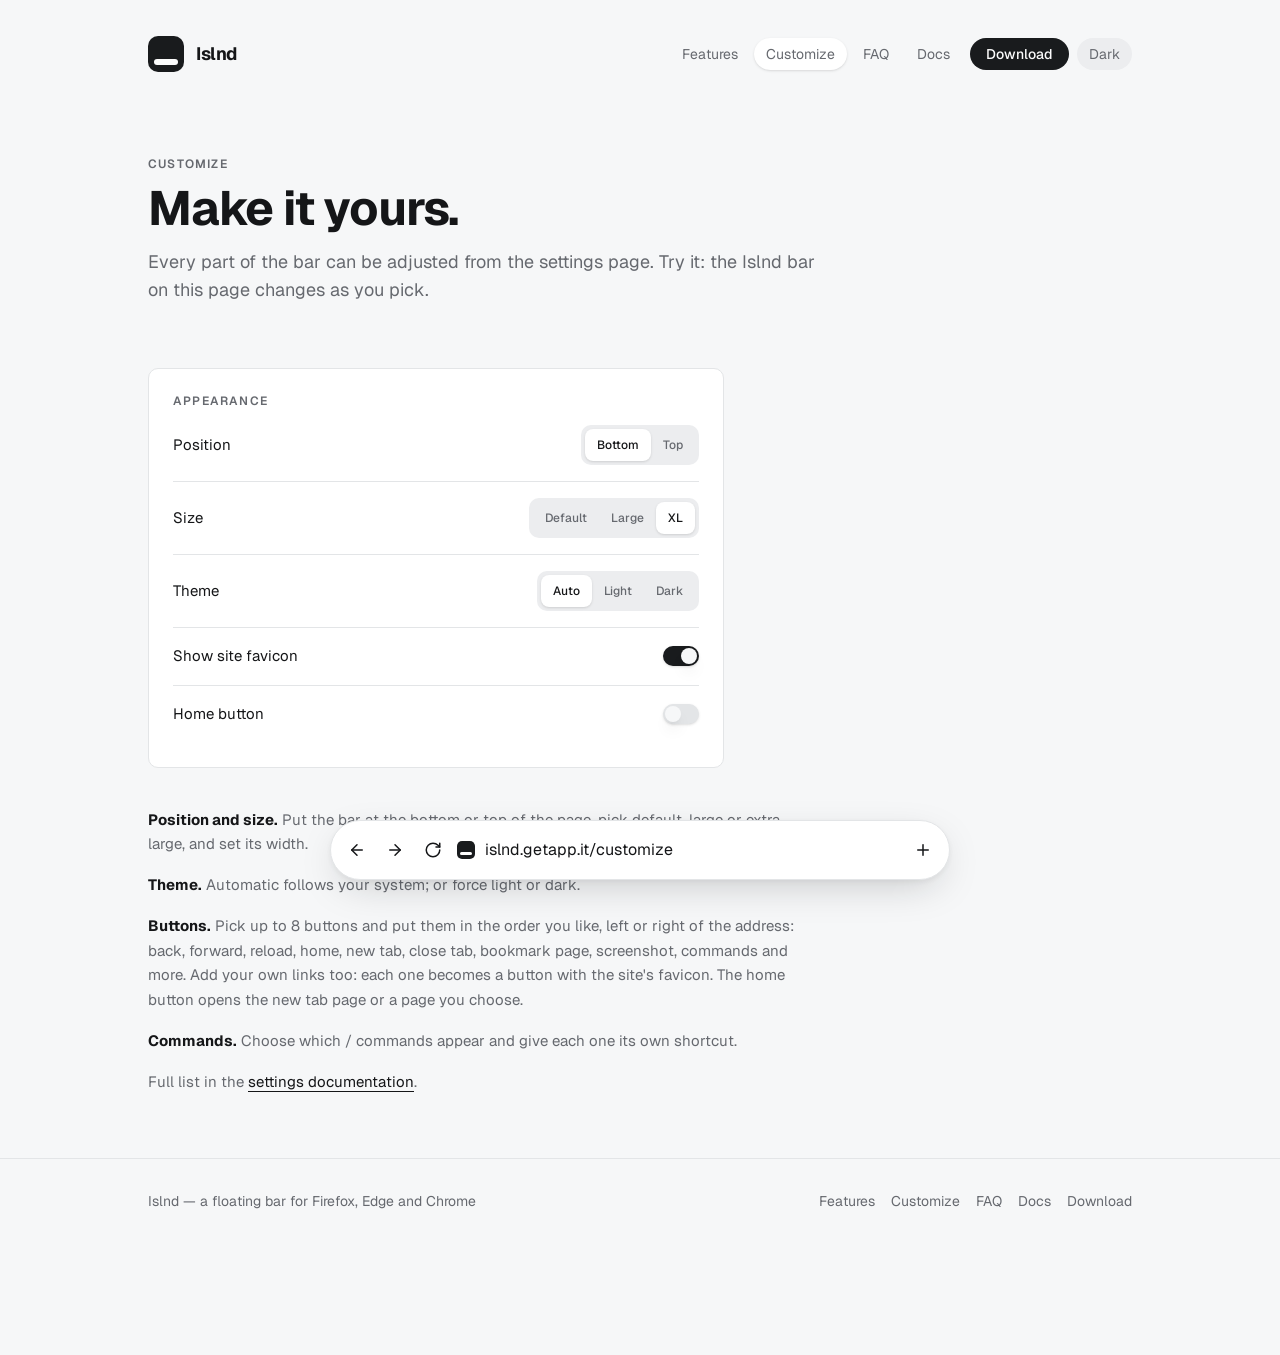
==== commit 266ca0df: "Site: the Buttons tab and the latest features Docs from the current README (Buttons tab, link button" ====
--- a/customize/index.html
+++ b/customize/index.html
@@ -1 +1 @@
-<!DOCTYPE html><html lang="en"><head><meta charSet="utf-8"/><meta name="viewport" content="width=device-width, initial-scale=1"/><link rel="stylesheet" href="/assets/styles-C-rtt5vo.css" data-precedence="default"/><link rel="stylesheet" href="https://fonts.googleapis.com/css2?family=Geist:wght@400;500;600;700&amp;family=Geist+Mono:wght@400;500&amp;display=swap" data-precedence="default"/><title>Customize Islnd — position, size, theme and buttons</title><meta property="og:site_name" content="Islnd"/><meta name="author" content="GetApp.it"/><meta name="description" content="Choose where the Islnd bar sits, how big it is, light or dark theme, which buttons to show and your home page."/><meta property="og:title" content="Customize Islnd — position, size, theme and buttons"/><meta property="og:description" content="Choose where the Islnd bar sits, how big it is, light or dark theme, which buttons to show and your home page."/><meta property="og:type" content="website"/><meta property="og:url" content="https://islnd.getapp.it/customize"/><meta name="twitter:card" content="summary"/><link rel="modulepreload" href="/assets/index-jnXEmR9v.js"/><link rel="modulepreload" href="/assets/rolldown-runtime-CbXtAM7H.js"/><link rel="modulepreload" href="/assets/link-DJpx_sUh.js"/><link rel="modulepreload" href="/assets/react-dom-xn5NngxT.js"/><link rel="modulepreload" href="/assets/content-CiZypc_I.js"/><link rel="modulepreload" href="/assets/customize-CtA4r5uw.js"/><link rel="modulepreload" href="/assets/SiteLayout-BVYXNjE1.js"/><link rel="modulepreload" href="/assets/blocks-CcFcuV_a.js"/><link rel="icon" href="/favicon.svg" type="image/svg+xml"/><link rel="preconnect" href="https://fonts.googleapis.com"/><link rel="preconnect" href="https://fonts.gstatic.com" crossorigin="anonymous"/><link rel="canonical" href="https://islnd.getapp.it/customize"/><script type="application/ld+json">{"@context":"https://schema.org","@type":"BreadcrumbList","itemListElement":[{"@type":"ListItem","position":1,"name":"Home","item":"https://islnd.getapp.it/"},{"@type":"ListItem","position":2,"name":"Customize","item":"https://islnd.getapp.it/customize"}]}</script></head><body><!--$--><div class="min-h-screen bg-background pb-28 pt-4 text-foreground"><header class="mx-auto flex max-w-5xl flex-wrap items-center justify-between gap-3 px-5 py-5"><a class="flex items-center gap-3" href="/"><span aria-hidden="true" class="relative inline-block shrink-0 rounded-[28%] bg-primary h-9 w-9"><span class="absolute inset-x-[18%] bottom-[20%] h-[17%] rounded-full bg-primary-foreground"></span></span><span class="text-lg font-bold tracking-tight">Islnd</span></a><nav class="flex flex-wrap items-center gap-1 text-sm"><a class="rounded-full px-3 py-1.5 text-muted-foreground hover:text-foreground" href="/features">Features</a><a class="rounded-full px-3 py-1.5 text-muted-foreground hover:text-foreground bg-card text-foreground shadow-sm" href="/customize" data-status="active" aria-current="page">Customize</a><a class="rounded-full px-3 py-1.5 text-muted-foreground hover:text-foreground" href="/faq">FAQ</a><a class="rounded-full px-3 py-1.5 text-muted-foreground hover:text-foreground" href="/docs">Docs</a><a class="ml-1 rounded-full bg-primary px-4 py-1.5 font-medium text-primary-foreground hover:opacity-85" href="/download">Download</a><button aria-label="Toggle dark mode" class="ml-1 rounded-full bg-secondary px-3 py-1.5 text-muted-foreground hover:text-foreground">Dark</button></nav></header><main class="mx-auto max-w-5xl px-5"><div class="py-12 sm:py-16"><p class="text-xs font-semibold uppercase tracking-widest text-muted-foreground">Customize</p><h1 class="mt-3 text-4xl font-bold tracking-tight sm:text-5xl">Make it yours.</h1><p class="mt-4 max-w-2xl text-lg text-muted-foreground">Every part of the bar can be adjusted from the settings page. Try it: the Islnd bar on this page changes as you pick.</p></div><div class="max-w-xl"><div class="rounded-lg border border-border bg-card p-5 sm:p-6"><p class="text-xs font-semibold uppercase tracking-widest text-muted-foreground">Appearance</p><div class="flex items-center justify-between gap-4 border-b border-border py-4 last:border-0"><span>Position</span><div role="group" aria-label="position" class="flex rounded-lg bg-secondary p-1"><button class="inline-flex items-center justify-center gap-2 whitespace-nowrap font-medium cursor-pointer transition-colors focus-visible:outline-none focus-visible:ring-1 focus-visible:ring-ring disabled:pointer-events-none disabled:opacity-50 disabled:cursor-not-allowed [&amp;_svg]:pointer-events-none [&amp;_svg]:size-4 [&amp;_svg]:shrink-0 hover:bg-accent hover:text-accent-foreground h-8 rounded-md text-xs px-2 sm:px-3 bg-card text-foreground shadow-sm" type="button" aria-pressed="true">Bottom</button><button class="inline-flex items-center justify-center gap-2 whitespace-nowrap font-medium cursor-pointer transition-colors focus-visible:outline-none focus-visible:ring-1 focus-visible:ring-ring disabled:pointer-events-none disabled:opacity-50 disabled:cursor-not-allowed [&amp;_svg]:pointer-events-none [&amp;_svg]:size-4 [&amp;_svg]:shrink-0 hover:bg-accent hover:text-accent-foreground h-8 rounded-md text-xs px-2 sm:px-3 text-muted-foreground" type="button" aria-pressed="false">Top</button></div></div><div class="flex items-center justify-between gap-4 border-b border-border py-4 last:border-0"><span>Size</span><div role="group" aria-label="size" class="flex rounded-lg bg-secondary p-1"><button class="inline-flex items-center justify-center gap-2 whitespace-nowrap font-medium cursor-pointer transition-colors focus-visible:outline-none focus-visible:ring-1 focus-visible:ring-ring disabled:pointer-events-none disabled:opacity-50 disabled:cursor-not-allowed [&amp;_svg]:pointer-events-none [&amp;_svg]:size-4 [&amp;_svg]:shrink-0 hover:bg-accent hover:text-accent-foreground h-8 rounded-md text-xs px-2 sm:px-3 text-muted-foreground" type="button" aria-pressed="false">Default</button><button class="inline-flex items-center justify-center gap-2 whitespace-nowrap font-medium cursor-pointer transition-colors focus-visible:outline-none focus-visible:ring-1 focus-visible:ring-ring disabled:pointer-events-none disabled:opacity-50 disabled:cursor-not-allowed [&amp;_svg]:pointer-events-none [&amp;_svg]:size-4 [&amp;_svg]:shrink-0 hover:bg-accent hover:text-accent-foreground h-8 rounded-md text-xs px-2 sm:px-3 text-muted-foreground" type="button" aria-pressed="false">Large</button><button class="inline-flex items-center justify-center gap-2 whitespace-nowrap font-medium cursor-pointer transition-colors focus-visible:outline-none focus-visible:ring-1 focus-visible:ring-ring disabled:pointer-events-none disabled:opacity-50 disabled:cursor-not-allowed [&amp;_svg]:pointer-events-none [&amp;_svg]:size-4 [&amp;_svg]:shrink-0 hover:bg-accent hover:text-accent-foreground h-8 rounded-md text-xs px-2 sm:px-3 bg-card text-foreground shadow-sm" type="button" aria-pressed="true">XL</button></div></div><div class="flex items-center justify-between gap-4 border-b border-border py-4 last:border-0"><span>Theme</span><div role="group" aria-label="theme" class="flex rounded-lg bg-secondary p-1"><button class="inline-flex items-center justify-center gap-2 whitespace-nowrap font-medium cursor-pointer transition-colors focus-visible:outline-none focus-visible:ring-1 focus-visible:ring-ring disabled:pointer-events-none disabled:opacity-50 disabled:cursor-not-allowed [&amp;_svg]:pointer-events-none [&amp;_svg]:size-4 [&amp;_svg]:shrink-0 hover:bg-accent hover:text-accent-foreground h-8 rounded-md text-xs px-2 sm:px-3 bg-card text-foreground shadow-sm" type="button" aria-pressed="true">Auto</button><button class="inline-flex items-center justify-center gap-2 whitespace-nowrap font-medium cursor-pointer transition-colors focus-visible:outline-none focus-visible:ring-1 focus-visible:ring-ring disabled:pointer-events-none disabled:opacity-50 disabled:cursor-not-allowed [&amp;_svg]:pointer-events-none [&amp;_svg]:size-4 [&amp;_svg]:shrink-0 hover:bg-accent hover:text-accent-foreground h-8 rounded-md text-xs px-2 sm:px-3 text-muted-foreground" type="button" aria-pressed="false">Light</button><button class="inline-flex items-center justify-center gap-2 whitespace-nowrap font-medium cursor-pointer transition-colors focus-visible:outline-none focus-visible:ring-1 focus-visible:ring-ring disabled:pointer-events-none disabled:opacity-50 disabled:cursor-not-allowed [&amp;_svg]:pointer-events-none [&amp;_svg]:size-4 [&amp;_svg]:shrink-0 hover:bg-accent hover:text-accent-foreground h-8 rounded-md text-xs px-2 sm:px-3 text-muted-foreground" type="button" aria-pressed="false">Dark</button></div></div><div class="flex items-center justify-between gap-4 border-b border-border py-4 last:border-0"><span>Show site favicon</span><button type="button" role="switch" aria-checked="true" data-state="checked" value="on" class="peer inline-flex h-5 w-9 shrink-0 cursor-pointer items-center rounded-full border-2 border-transparent shadow-sm transition-colors focus-visible:outline-none focus-visible:ring-2 focus-visible:ring-ring focus-visible:ring-offset-2 focus-visible:ring-offset-background disabled:cursor-not-allowed disabled:opacity-50 data-[state=checked]:bg-primary data-[state=unchecked]:bg-input" aria-label="Show site favicon"><span data-state="checked" class="pointer-events-none block h-4 w-4 rounded-full bg-background shadow-lg ring-0 transition-transform data-[state=checked]:translate-x-4 data-[state=unchecked]:translate-x-0"></span></button><input type="checkbox" aria-hidden="true" tabindex="-1" style="position:absolute;pointer-events:none;opacity:0;margin:0;transform:translateX(-100%)" checked="" value="on"/></div><div class="flex items-center justify-between gap-4 border-b border-border py-4 last:border-0"><span>Home button</span><button type="button" role="switch" aria-checked="false" data-state="unchecked" value="on" class="peer inline-flex h-5 w-9 shrink-0 cursor-pointer items-center rounded-full border-2 border-transparent shadow-sm transition-colors focus-visible:outline-none focus-visible:ring-2 focus-visible:ring-ring focus-visible:ring-offset-2 focus-visible:ring-offset-background disabled:cursor-not-allowed disabled:opacity-50 data-[state=checked]:bg-primary data-[state=unchecked]:bg-input" aria-label="Home button"><span data-state="unchecked" class="pointer-events-none block h-4 w-4 rounded-full bg-background shadow-lg ring-0 transition-transform data-[state=checked]:translate-x-4 data-[state=unchecked]:translate-x-0"></span></button><input type="checkbox" aria-hidden="true" tabindex="-1" style="position:absolute;pointer-events:none;opacity:0;margin:0;transform:translateX(-100%)" value="on"/></div></div></div><div class="mt-10 max-w-2xl"><div class="space-y-4 text-muted-foreground"><p><strong class="text-foreground">Position and size.</strong> Put the bar at the bottom or top of the page, pick default, large or extra large, and set its width.</p><p><strong class="text-foreground">Theme.</strong> Automatic follows your system; or force light or dark.</p><p><strong class="text-foreground">Buttons.</strong> Turn back, forward, reload, home, new tab and close tab on or off. The home button opens the new tab page or a page you choose.</p><p><strong class="text-foreground">Commands.</strong> Choose which / commands appear and give each one its own shortcut.</p><p>Full list in the <a class="text-foreground underline underline-offset-4" href="/docs/settings">settings documentation</a>.</p></div></div></main><footer class="mt-16 border-t border-border"><div class="mx-auto flex max-w-5xl flex-wrap justify-between gap-4 px-5 py-8 text-sm text-muted-foreground"><span>Islnd — a floating bar for Firefox, Edge and Chrome</span><div class="flex flex-wrap gap-4"><a class="hover:text-foreground" href="/features">Features</a><a class="hover:text-foreground active" href="/customize" data-status="active" aria-current="page">Customize</a><a class="hover:text-foreground" href="/faq">FAQ</a><a class="hover:text-foreground" href="/docs">Docs</a><a class="hover:text-foreground" href="/download">Download</a></div></div></footer><div aria-label="Islnd bar" role="region" class="preview-dock fixed inset-x-3 z-50 flex justify-center sm:inset-x-5 " data-position="bottom" data-size="xl"><form class="preview-bar relative flex min-w-0 flex-1 items-center gap-0.5 rounded-full border border-border px-2 text-foreground shadow-bar"><button class="inline-flex items-center justify-center gap-2 whitespace-nowrap text-sm font-medium cursor-pointer transition-colors focus-visible:outline-none focus-visible:ring-1 focus-visible:ring-ring disabled:pointer-events-none disabled:opacity-50 disabled:cursor-not-allowed [&amp;_svg]:pointer-events-none [&amp;_svg]:size-4 [&amp;_svg]:shrink-0 hover:bg-accent hover:text-accent-foreground h-9 w-9 preview-icon rounded-full" type="button" aria-label="Back" title="Back"><svg xmlns="http://www.w3.org/2000/svg" width="24" height="24" viewBox="0 0 24 24" fill="none" stroke="currentColor" stroke-width="2" stroke-linecap="round" stroke-linejoin="round" class="lucide lucide-arrow-left" aria-hidden="true"><path d="m12 19-7-7 7-7"></path><path d="M19 12H5"></path></svg></button><button class="inline-flex items-center justify-center gap-2 whitespace-nowrap text-sm font-medium cursor-pointer transition-colors focus-visible:outline-none focus-visible:ring-1 focus-visible:ring-ring disabled:pointer-events-none disabled:opacity-50 disabled:cursor-not-allowed [&amp;_svg]:pointer-events-none [&amp;_svg]:size-4 [&amp;_svg]:shrink-0 hover:bg-accent hover:text-accent-foreground h-9 w-9 preview-icon rounded-full" type="button" aria-label="Forward" title="Forward"><svg xmlns="http://www.w3.org/2000/svg" width="24" height="24" viewBox="0 0 24 24" fill="none" stroke="currentColor" stroke-width="2" stroke-linecap="round" stroke-linejoin="round" class="lucide lucide-arrow-right" aria-hidden="true"><path d="M5 12h14"></path><path d="m12 5 7 7-7 7"></path></svg></button><button class="inline-flex items-center justify-center gap-2 whitespace-nowrap text-sm font-medium cursor-pointer transition-colors focus-visible:outline-none focus-visible:ring-1 focus-visible:ring-ring disabled:pointer-events-none disabled:opacity-50 disabled:cursor-not-allowed [&amp;_svg]:pointer-events-none [&amp;_svg]:size-4 [&amp;_svg]:shrink-0 hover:bg-accent hover:text-accent-foreground h-9 w-9 preview-icon rounded-full" type="button" aria-label="Reload" title="Reload"><svg xmlns="http://www.w3.org/2000/svg" width="24" height="24" viewBox="0 0 24 24" fill="none" stroke="currentColor" stroke-width="2" stroke-linecap="round" stroke-linejoin="round" class="lucide lucide-rotate-cw" aria-hidden="true"><path d="M21 12a9 9 0 1 1-9-9c2.52 0 4.93 1 6.74 2.74L21 8"></path><path d="M21 3v5h-5"></path></svg></button><span aria-hidden="true" class="relative inline-block shrink-0 rounded-[28%] bg-primary preview-favicon mx-1 shrink-0"><span class="absolute inset-x-[18%] bottom-[20%] h-[17%] rounded-full bg-primary-foreground"></span></span><input aria-label="Islnd address or search" class="preview-input min-w-0 flex-1 bg-transparent px-1 outline-none" autoComplete="off" spellCheck="false" value="islnd.getapp.it/customize"/><button class="inline-flex items-center justify-center gap-2 whitespace-nowrap text-sm font-medium cursor-pointer transition-colors focus-visible:outline-none focus-visible:ring-1 focus-visible:ring-ring disabled:pointer-events-none disabled:opacity-50 disabled:cursor-not-allowed [&amp;_svg]:pointer-events-none [&amp;_svg]:size-4 [&amp;_svg]:shrink-0 hover:bg-accent hover:text-accent-foreground h-9 w-9 preview-icon rounded-full" type="button" aria-label="New tab" title="New tab"><svg xmlns="http://www.w3.org/2000/svg" width="24" height="24" viewBox="0 0 24 24" fill="none" stroke="currentColor" stroke-width="2" stroke-linecap="round" stroke-linejoin="round" class="lucide lucide-plus" aria-hidden="true"><path d="M5 12h14"></path><path d="M12 5v14"></path></svg></button></form></div></div><script>(function(a,f){let l;try{l=JSON.parse(sessionStorage.getItem(a)||"{}")}catch{return}const n=l?.[f||history.state?.__TSR_key];let c=!1;for(const t in n){const e=n[t],o=e?.scrollX,s=e?.scrollY;if(Number.isFinite(o)&&Number.isFinite(s)){if(t==="window")scrollTo(o,s),c=!0;else if(t)try{const r=document.querySelector(t);r&&(r.scrollLeft=o,r.scrollTop=s)}catch{}}}if(c)return;const i=location.hash.slice(1);if(i){const t=history.state?.__hashScrollIntoViewOptions??!0;if(t){const e=document.getElementById(i);e&&e.scrollIntoView(t)}return}scrollTo(0,0)})("tsr-scroll-restoration-v1_3");document.currentScript.remove()</script><!--/$--><script data-tsr-stream-part="">(self.$R=self.$R||{})["tsr"]=[];self.$_TSR={h(){this.hydrated=!0,this.c()},e(){this.streamEnded=!0,this.c()},c(){this.hydrated&&this.streamEnded&&(delete self.$_TSR,delete self.$R.tsr)},p(e){this.initialized?e():this.buffer.push(e)},buffer:[]};$_TSR.router=($R=>$R[0]={manifest:$R[1]={routes:$R[2]={__root__:$R[3]={preloads:$R[4]=["/assets/index-jnXEmR9v.js","/assets/rolldown-runtime-CbXtAM7H.js","/assets/link-DJpx_sUh.js","/assets/react-dom-xn5NngxT.js","/assets/content-CiZypc_I.js"],scripts:$R[5]=[$R[6]={attrs:$R[7]={type:"module",async:!0,src:"/assets/index-jnXEmR9v.js"}}]},"/customize":$R[8]={preloads:$R[9]=["/assets/customize-CtA4r5uw.js","/assets/SiteLayout-BVYXNjE1.js","/assets/blocks-CcFcuV_a.js"]}}},matches:$R[10]=[$R[11]={i:"__root__ ",u:1795558138488,s:"success",ssr:!0},$R[12]={i:" customize customize",u:1795558138488,s:"success",ssr:!0}]})($R["tsr"]);$_TSR.e();{let s=document.currentScript,p;while((p=s.previousElementSibling)&&p.hasAttribute('data-tsr-stream-part'))p.remove();s.remove()}</script><script type="module" async="" src="/assets/index-jnXEmR9v.js"></script><script>document.currentScript.remove();/*$tsr-stream-boundary*/</script></body></html>+<!DOCTYPE html><html lang="en"><head><meta charSet="utf-8"/><meta name="viewport" content="width=device-width, initial-scale=1"/><link rel="stylesheet" href="/assets/styles-C-rtt5vo.css" data-precedence="default"/><link rel="stylesheet" href="https://fonts.googleapis.com/css2?family=Geist:wght@400;500;600;700&amp;family=Geist+Mono:wght@400;500&amp;display=swap" data-precedence="default"/><title>Customize Islnd — position, size, theme and buttons</title><meta property="og:site_name" content="Islnd"/><meta name="author" content="GetApp.it"/><meta name="description" content="Choose where the Islnd bar sits, how big it is, light or dark theme, which buttons to show and in which order, and your home page."/><meta property="og:title" content="Customize Islnd — position, size, theme and buttons"/><meta property="og:description" content="Choose where the Islnd bar sits, how big it is, light or dark theme, which buttons to show and in which order, and your home page."/><meta property="og:type" content="website"/><meta property="og:url" content="https://islnd.getapp.it/customize"/><meta name="twitter:card" content="summary"/><link rel="modulepreload" href="/assets/index-B4jqXGHd.js"/><link rel="modulepreload" href="/assets/rolldown-runtime-CbXtAM7H.js"/><link rel="modulepreload" href="/assets/link-DJpx_sUh.js"/><link rel="modulepreload" href="/assets/react-dom-xn5NngxT.js"/><link rel="modulepreload" href="/assets/content-CQ1zfU1Y.js"/><link rel="modulepreload" href="/assets/customize-DTGhpgvP.js"/><link rel="modulepreload" href="/assets/SiteLayout-BVYXNjE1.js"/><link rel="modulepreload" href="/assets/blocks-CcFcuV_a.js"/><link rel="icon" href="/favicon.svg" type="image/svg+xml"/><link rel="preconnect" href="https://fonts.googleapis.com"/><link rel="preconnect" href="https://fonts.gstatic.com" crossorigin="anonymous"/><link rel="canonical" href="https://islnd.getapp.it/customize"/><script type="application/ld+json">{"@context":"https://schema.org","@type":"BreadcrumbList","itemListElement":[{"@type":"ListItem","position":1,"name":"Home","item":"https://islnd.getapp.it/"},{"@type":"ListItem","position":2,"name":"Customize","item":"https://islnd.getapp.it/customize"}]}</script></head><body><!--$--><div class="min-h-screen bg-background pb-28 pt-4 text-foreground"><header class="mx-auto flex max-w-5xl flex-wrap items-center justify-between gap-3 px-5 py-5"><a class="flex items-center gap-3" href="/"><span aria-hidden="true" class="relative inline-block shrink-0 rounded-[28%] bg-primary h-9 w-9"><span class="absolute inset-x-[18%] bottom-[20%] h-[17%] rounded-full bg-primary-foreground"></span></span><span class="text-lg font-bold tracking-tight">Islnd</span></a><nav class="flex flex-wrap items-center gap-1 text-sm"><a class="rounded-full px-3 py-1.5 text-muted-foreground hover:text-foreground" href="/features">Features</a><a class="rounded-full px-3 py-1.5 text-muted-foreground hover:text-foreground bg-card text-foreground shadow-sm" href="/customize" data-status="active" aria-current="page">Customize</a><a class="rounded-full px-3 py-1.5 text-muted-foreground hover:text-foreground" href="/faq">FAQ</a><a class="rounded-full px-3 py-1.5 text-muted-foreground hover:text-foreground" href="/docs">Docs</a><a class="ml-1 rounded-full bg-primary px-4 py-1.5 font-medium text-primary-foreground hover:opacity-85" href="/download">Download</a><button aria-label="Toggle dark mode" class="ml-1 rounded-full bg-secondary px-3 py-1.5 text-muted-foreground hover:text-foreground">Dark</button></nav></header><main class="mx-auto max-w-5xl px-5"><div class="py-12 sm:py-16"><p class="text-xs font-semibold uppercase tracking-widest text-muted-foreground">Customize</p><h1 class="mt-3 text-4xl font-bold tracking-tight sm:text-5xl">Make it yours.</h1><p class="mt-4 max-w-2xl text-lg text-muted-foreground">Every part of the bar can be adjusted from the settings page. Try it: the Islnd bar on this page changes as you pick.</p></div><div class="max-w-xl"><div class="rounded-lg border border-border bg-card p-5 sm:p-6"><p class="text-xs font-semibold uppercase tracking-widest text-muted-foreground">Appearance</p><div class="flex items-center justify-between gap-4 border-b border-border py-4 last:border-0"><span>Position</span><div role="group" aria-label="position" class="flex rounded-lg bg-secondary p-1"><button class="inline-flex items-center justify-center gap-2 whitespace-nowrap font-medium cursor-pointer transition-colors focus-visible:outline-none focus-visible:ring-1 focus-visible:ring-ring disabled:pointer-events-none disabled:opacity-50 disabled:cursor-not-allowed [&amp;_svg]:pointer-events-none [&amp;_svg]:size-4 [&amp;_svg]:shrink-0 hover:bg-accent hover:text-accent-foreground h-8 rounded-md text-xs px-2 sm:px-3 bg-card text-foreground shadow-sm" type="button" aria-pressed="true">Bottom</button><button class="inline-flex items-center justify-center gap-2 whitespace-nowrap font-medium cursor-pointer transition-colors focus-visible:outline-none focus-visible:ring-1 focus-visible:ring-ring disabled:pointer-events-none disabled:opacity-50 disabled:cursor-not-allowed [&amp;_svg]:pointer-events-none [&amp;_svg]:size-4 [&amp;_svg]:shrink-0 hover:bg-accent hover:text-accent-foreground h-8 rounded-md text-xs px-2 sm:px-3 text-muted-foreground" type="button" aria-pressed="false">Top</button></div></div><div class="flex items-center justify-between gap-4 border-b border-border py-4 last:border-0"><span>Size</span><div role="group" aria-label="size" class="flex rounded-lg bg-secondary p-1"><button class="inline-flex items-center justify-center gap-2 whitespace-nowrap font-medium cursor-pointer transition-colors focus-visible:outline-none focus-visible:ring-1 focus-visible:ring-ring disabled:pointer-events-none disabled:opacity-50 disabled:cursor-not-allowed [&amp;_svg]:pointer-events-none [&amp;_svg]:size-4 [&amp;_svg]:shrink-0 hover:bg-accent hover:text-accent-foreground h-8 rounded-md text-xs px-2 sm:px-3 text-muted-foreground" type="button" aria-pressed="false">Default</button><button class="inline-flex items-center justify-center gap-2 whitespace-nowrap font-medium cursor-pointer transition-colors focus-visible:outline-none focus-visible:ring-1 focus-visible:ring-ring disabled:pointer-events-none disabled:opacity-50 disabled:cursor-not-allowed [&amp;_svg]:pointer-events-none [&amp;_svg]:size-4 [&amp;_svg]:shrink-0 hover:bg-accent hover:text-accent-foreground h-8 rounded-md text-xs px-2 sm:px-3 text-muted-foreground" type="button" aria-pressed="false">Large</button><button class="inline-flex items-center justify-center gap-2 whitespace-nowrap font-medium cursor-pointer transition-colors focus-visible:outline-none focus-visible:ring-1 focus-visible:ring-ring disabled:pointer-events-none disabled:opacity-50 disabled:cursor-not-allowed [&amp;_svg]:pointer-events-none [&amp;_svg]:size-4 [&amp;_svg]:shrink-0 hover:bg-accent hover:text-accent-foreground h-8 rounded-md text-xs px-2 sm:px-3 bg-card text-foreground shadow-sm" type="button" aria-pressed="true">XL</button></div></div><div class="flex items-center justify-between gap-4 border-b border-border py-4 last:border-0"><span>Theme</span><div role="group" aria-label="theme" class="flex rounded-lg bg-secondary p-1"><button class="inline-flex items-center justify-center gap-2 whitespace-nowrap font-medium cursor-pointer transition-colors focus-visible:outline-none focus-visible:ring-1 focus-visible:ring-ring disabled:pointer-events-none disabled:opacity-50 disabled:cursor-not-allowed [&amp;_svg]:pointer-events-none [&amp;_svg]:size-4 [&amp;_svg]:shrink-0 hover:bg-accent hover:text-accent-foreground h-8 rounded-md text-xs px-2 sm:px-3 bg-card text-foreground shadow-sm" type="button" aria-pressed="true">Auto</button><button class="inline-flex items-center justify-center gap-2 whitespace-nowrap font-medium cursor-pointer transition-colors focus-visible:outline-none focus-visible:ring-1 focus-visible:ring-ring disabled:pointer-events-none disabled:opacity-50 disabled:cursor-not-allowed [&amp;_svg]:pointer-events-none [&amp;_svg]:size-4 [&amp;_svg]:shrink-0 hover:bg-accent hover:text-accent-foreground h-8 rounded-md text-xs px-2 sm:px-3 text-muted-foreground" type="button" aria-pressed="false">Light</button><button class="inline-flex items-center justify-center gap-2 whitespace-nowrap font-medium cursor-pointer transition-colors focus-visible:outline-none focus-visible:ring-1 focus-visible:ring-ring disabled:pointer-events-none disabled:opacity-50 disabled:cursor-not-allowed [&amp;_svg]:pointer-events-none [&amp;_svg]:size-4 [&amp;_svg]:shrink-0 hover:bg-accent hover:text-accent-foreground h-8 rounded-md text-xs px-2 sm:px-3 text-muted-foreground" type="button" aria-pressed="false">Dark</button></div></div><div class="flex items-center justify-between gap-4 border-b border-border py-4 last:border-0"><span>Show site favicon</span><button type="button" role="switch" aria-checked="true" data-state="checked" value="on" class="peer inline-flex h-5 w-9 shrink-0 cursor-pointer items-center rounded-full border-2 border-transparent shadow-sm transition-colors focus-visible:outline-none focus-visible:ring-2 focus-visible:ring-ring focus-visible:ring-offset-2 focus-visible:ring-offset-background disabled:cursor-not-allowed disabled:opacity-50 data-[state=checked]:bg-primary data-[state=unchecked]:bg-input" aria-label="Show site favicon"><span data-state="checked" class="pointer-events-none block h-4 w-4 rounded-full bg-background shadow-lg ring-0 transition-transform data-[state=checked]:translate-x-4 data-[state=unchecked]:translate-x-0"></span></button><input type="checkbox" aria-hidden="true" tabindex="-1" style="position:absolute;pointer-events:none;opacity:0;margin:0;transform:translateX(-100%)" checked="" value="on"/></div><div class="flex items-center justify-between gap-4 border-b border-border py-4 last:border-0"><span>Home button</span><button type="button" role="switch" aria-checked="false" data-state="unchecked" value="on" class="peer inline-flex h-5 w-9 shrink-0 cursor-pointer items-center rounded-full border-2 border-transparent shadow-sm transition-colors focus-visible:outline-none focus-visible:ring-2 focus-visible:ring-ring focus-visible:ring-offset-2 focus-visible:ring-offset-background disabled:cursor-not-allowed disabled:opacity-50 data-[state=checked]:bg-primary data-[state=unchecked]:bg-input" aria-label="Home button"><span data-state="unchecked" class="pointer-events-none block h-4 w-4 rounded-full bg-background shadow-lg ring-0 transition-transform data-[state=checked]:translate-x-4 data-[state=unchecked]:translate-x-0"></span></button><input type="checkbox" aria-hidden="true" tabindex="-1" style="position:absolute;pointer-events:none;opacity:0;margin:0;transform:translateX(-100%)" value="on"/></div></div></div><div class="mt-10 max-w-2xl"><div class="space-y-4 text-muted-foreground"><p><strong class="text-foreground">Position and size.</strong> Put the bar at the bottom or top of the page, pick default, large or extra large, and set its width.</p><p><strong class="text-foreground">Theme.</strong> Automatic follows your system; or force light or dark.</p><p><strong class="text-foreground">Buttons.</strong> Pick up to 8 buttons and put them in the order you like, left or right of the address: back, forward, reload, home, new tab, close tab, bookmark page, screenshot, commands and more. Add your own links too: each one becomes a button with the site&#x27;s favicon. The home button opens the new tab page or a page you choose.</p><p><strong class="text-foreground">Commands.</strong> Choose which / commands appear and give each one its own shortcut.</p><p>Full list in the <a class="text-foreground underline underline-offset-4" href="/docs/settings">settings documentation</a>.</p></div></div></main><footer class="mt-16 border-t border-border"><div class="mx-auto flex max-w-5xl flex-wrap justify-between gap-4 px-5 py-8 text-sm text-muted-foreground"><span>Islnd — a floating bar for Firefox, Edge and Chrome</span><div class="flex flex-wrap gap-4"><a class="hover:text-foreground" href="/features">Features</a><a class="hover:text-foreground active" href="/customize" data-status="active" aria-current="page">Customize</a><a class="hover:text-foreground" href="/faq">FAQ</a><a class="hover:text-foreground" href="/docs">Docs</a><a class="hover:text-foreground" href="/download">Download</a></div></div></footer><div aria-label="Islnd bar" role="region" class="preview-dock fixed inset-x-3 z-50 flex justify-center sm:inset-x-5 " data-position="bottom" data-size="xl"><form class="preview-bar relative flex min-w-0 flex-1 items-center gap-0.5 rounded-full border border-border px-2 text-foreground shadow-bar"><button class="inline-flex items-center justify-center gap-2 whitespace-nowrap text-sm font-medium cursor-pointer transition-colors focus-visible:outline-none focus-visible:ring-1 focus-visible:ring-ring disabled:pointer-events-none disabled:opacity-50 disabled:cursor-not-allowed [&amp;_svg]:pointer-events-none [&amp;_svg]:size-4 [&amp;_svg]:shrink-0 hover:bg-accent hover:text-accent-foreground h-9 w-9 preview-icon rounded-full" type="button" aria-label="Back" title="Back"><svg xmlns="http://www.w3.org/2000/svg" width="24" height="24" viewBox="0 0 24 24" fill="none" stroke="currentColor" stroke-width="2" stroke-linecap="round" stroke-linejoin="round" class="lucide lucide-arrow-left" aria-hidden="true"><path d="m12 19-7-7 7-7"></path><path d="M19 12H5"></path></svg></button><button class="inline-flex items-center justify-center gap-2 whitespace-nowrap text-sm font-medium cursor-pointer transition-colors focus-visible:outline-none focus-visible:ring-1 focus-visible:ring-ring disabled:pointer-events-none disabled:opacity-50 disabled:cursor-not-allowed [&amp;_svg]:pointer-events-none [&amp;_svg]:size-4 [&amp;_svg]:shrink-0 hover:bg-accent hover:text-accent-foreground h-9 w-9 preview-icon rounded-full" type="button" aria-label="Forward" title="Forward"><svg xmlns="http://www.w3.org/2000/svg" width="24" height="24" viewBox="0 0 24 24" fill="none" stroke="currentColor" stroke-width="2" stroke-linecap="round" stroke-linejoin="round" class="lucide lucide-arrow-right" aria-hidden="true"><path d="M5 12h14"></path><path d="m12 5 7 7-7 7"></path></svg></button><button class="inline-flex items-center justify-center gap-2 whitespace-nowrap text-sm font-medium cursor-pointer transition-colors focus-visible:outline-none focus-visible:ring-1 focus-visible:ring-ring disabled:pointer-events-none disabled:opacity-50 disabled:cursor-not-allowed [&amp;_svg]:pointer-events-none [&amp;_svg]:size-4 [&amp;_svg]:shrink-0 hover:bg-accent hover:text-accent-foreground h-9 w-9 preview-icon rounded-full" type="button" aria-label="Reload" title="Reload"><svg xmlns="http://www.w3.org/2000/svg" width="24" height="24" viewBox="0 0 24 24" fill="none" stroke="currentColor" stroke-width="2" stroke-linecap="round" stroke-linejoin="round" class="lucide lucide-rotate-cw" aria-hidden="true"><path d="M21 12a9 9 0 1 1-9-9c2.52 0 4.93 1 6.74 2.74L21 8"></path><path d="M21 3v5h-5"></path></svg></button><span aria-hidden="true" class="relative inline-block shrink-0 rounded-[28%] bg-primary preview-favicon mx-1 shrink-0"><span class="absolute inset-x-[18%] bottom-[20%] h-[17%] rounded-full bg-primary-foreground"></span></span><input aria-label="Islnd address or search" class="preview-input min-w-0 flex-1 bg-transparent px-1 outline-none" autoComplete="off" spellCheck="false" value="islnd.getapp.it/customize"/><button class="inline-flex items-center justify-center gap-2 whitespace-nowrap text-sm font-medium cursor-pointer transition-colors focus-visible:outline-none focus-visible:ring-1 focus-visible:ring-ring disabled:pointer-events-none disabled:opacity-50 disabled:cursor-not-allowed [&amp;_svg]:pointer-events-none [&amp;_svg]:size-4 [&amp;_svg]:shrink-0 hover:bg-accent hover:text-accent-foreground h-9 w-9 preview-icon rounded-full" type="button" aria-label="New tab" title="New tab"><svg xmlns="http://www.w3.org/2000/svg" width="24" height="24" viewBox="0 0 24 24" fill="none" stroke="currentColor" stroke-width="2" stroke-linecap="round" stroke-linejoin="round" class="lucide lucide-plus" aria-hidden="true"><path d="M5 12h14"></path><path d="M12 5v14"></path></svg></button></form></div></div><script>(function(a,f){let l;try{l=JSON.parse(sessionStorage.getItem(a)||"{}")}catch{return}const n=l?.[f||history.state?.__TSR_key];let c=!1;for(const t in n){const e=n[t],o=e?.scrollX,s=e?.scrollY;if(Number.isFinite(o)&&Number.isFinite(s)){if(t==="window")scrollTo(o,s),c=!0;else if(t)try{const r=document.querySelector(t);r&&(r.scrollLeft=o,r.scrollTop=s)}catch{}}}if(c)return;const i=location.hash.slice(1);if(i){const t=history.state?.__hashScrollIntoViewOptions??!0;if(t){const e=document.getElementById(i);e&&e.scrollIntoView(t)}return}scrollTo(0,0)})("tsr-scroll-restoration-v1_3");document.currentScript.remove()</script><!--/$--><script data-tsr-stream-part="">(self.$R=self.$R||{})["tsr"]=[];self.$_TSR={h(){this.hydrated=!0,this.c()},e(){this.streamEnded=!0,this.c()},c(){this.hydrated&&this.streamEnded&&(delete self.$_TSR,delete self.$R.tsr)},p(e){this.initialized?e():this.buffer.push(e)},buffer:[]};$_TSR.router=($R=>$R[0]={manifest:$R[1]={routes:$R[2]={__root__:$R[3]={preloads:$R[4]=["/assets/index-B4jqXGHd.js","/assets/rolldown-runtime-CbXtAM7H.js","/assets/link-DJpx_sUh.js","/assets/react-dom-xn5NngxT.js","/assets/content-CQ1zfU1Y.js"],scripts:$R[5]=[$R[6]={attrs:$R[7]={type:"module",async:!0,src:"/assets/index-B4jqXGHd.js"}}]},"/customize":$R[8]={preloads:$R[9]=["/assets/customize-DTGhpgvP.js","/assets/SiteLayout-BVYXNjE1.js","/assets/blocks-CcFcuV_a.js"]}}},matches:$R[10]=[$R[11]={i:"__root__ ",u:1795558525122,s:"success",ssr:!0},$R[12]={i:" customize customize",u:1795558525122,s:"success",ssr:!0}]})($R["tsr"]);$_TSR.e();{let s=document.currentScript,p;while((p=s.previousElementSibling)&&p.hasAttribute('data-tsr-stream-part'))p.remove();s.remove()}</script><script type="module" async="" src="/assets/index-B4jqXGHd.js"></script><script>document.currentScript.remove();/*$tsr-stream-boundary*/</script></body></html>
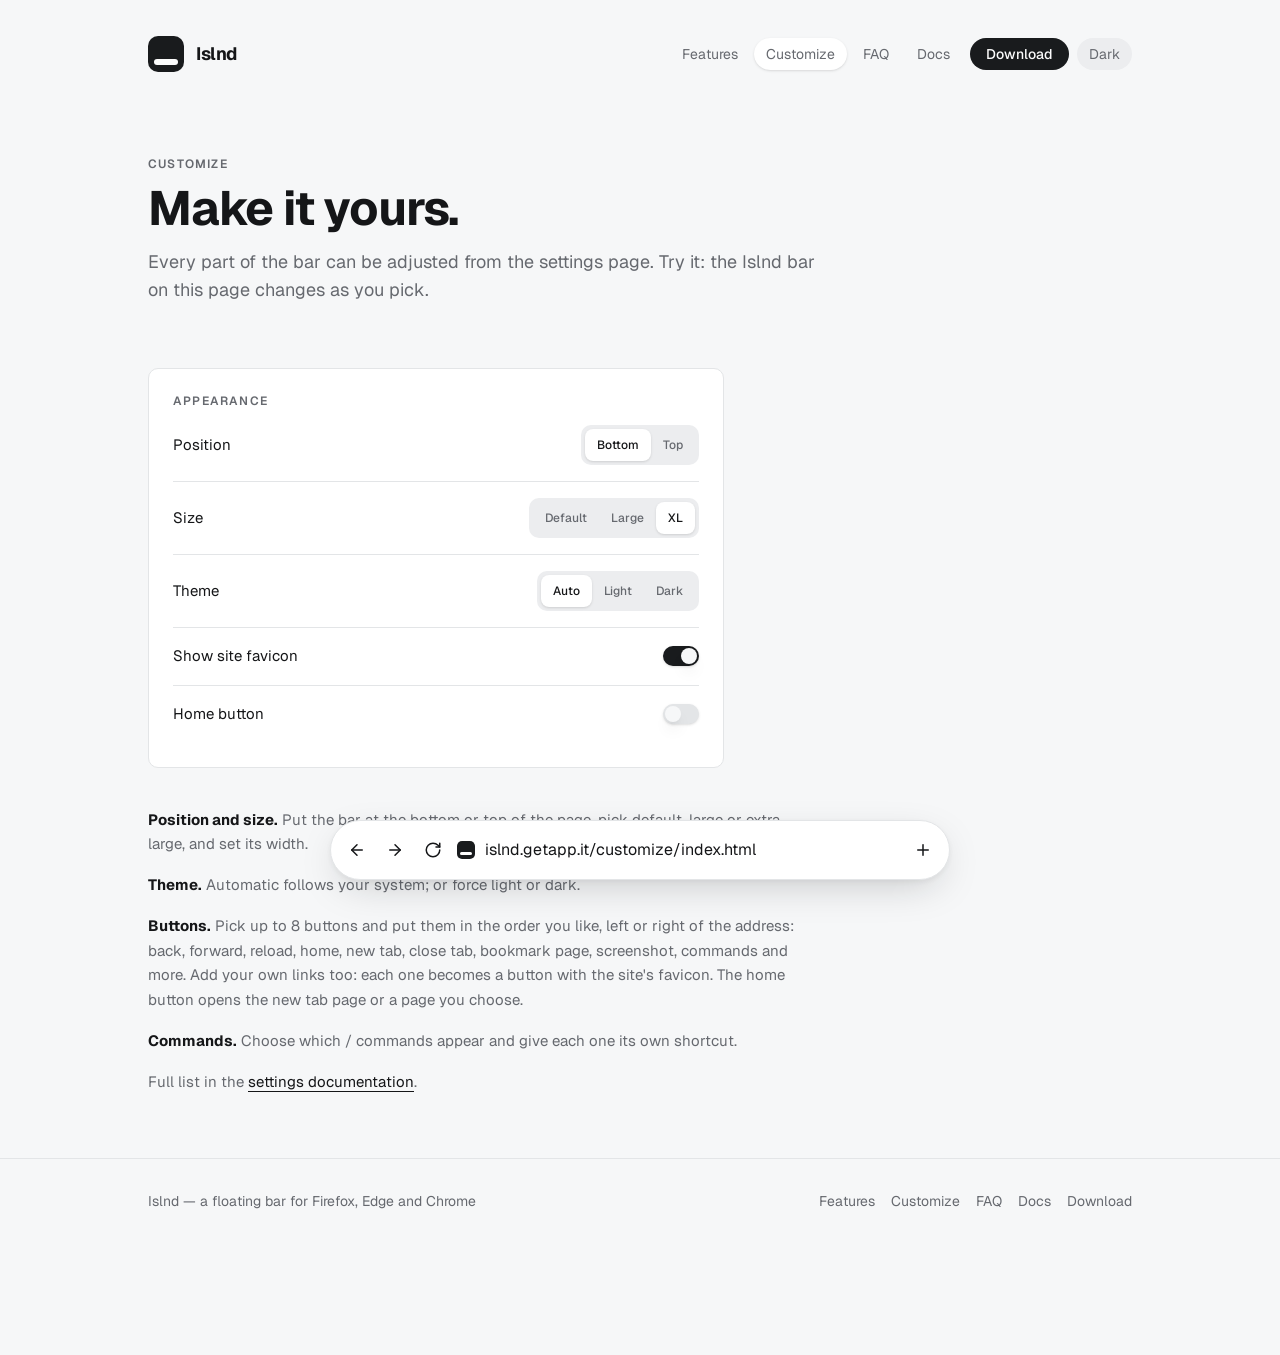
==== commit fc356e91: "Site in plain HTML, CSS and JavaScript The same pages, look and live bar as before, without React or" ====
--- a/customize/index.html
+++ b/customize/index.html
@@ -1 +1,91 @@
-<!DOCTYPE html><html lang="en"><head><meta charSet="utf-8"/><meta name="viewport" content="width=device-width, initial-scale=1"/><link rel="stylesheet" href="/assets/styles-C-rtt5vo.css" data-precedence="default"/><link rel="stylesheet" href="https://fonts.googleapis.com/css2?family=Geist:wght@400;500;600;700&amp;family=Geist+Mono:wght@400;500&amp;display=swap" data-precedence="default"/><title>Customize Islnd — position, size, theme and buttons</title><meta property="og:site_name" content="Islnd"/><meta name="author" content="GetApp.it"/><meta name="description" content="Choose where the Islnd bar sits, how big it is, light or dark theme, which buttons to show and in which order, and your home page."/><meta property="og:title" content="Customize Islnd — position, size, theme and buttons"/><meta property="og:description" content="Choose where the Islnd bar sits, how big it is, light or dark theme, which buttons to show and in which order, and your home page."/><meta property="og:type" content="website"/><meta property="og:url" content="https://islnd.getapp.it/customize"/><meta name="twitter:card" content="summary"/><link rel="modulepreload" href="/assets/index-B4jqXGHd.js"/><link rel="modulepreload" href="/assets/rolldown-runtime-CbXtAM7H.js"/><link rel="modulepreload" href="/assets/link-DJpx_sUh.js"/><link rel="modulepreload" href="/assets/react-dom-xn5NngxT.js"/><link rel="modulepreload" href="/assets/content-CQ1zfU1Y.js"/><link rel="modulepreload" href="/assets/customize-DTGhpgvP.js"/><link rel="modulepreload" href="/assets/SiteLayout-BVYXNjE1.js"/><link rel="modulepreload" href="/assets/blocks-CcFcuV_a.js"/><link rel="icon" href="/favicon.svg" type="image/svg+xml"/><link rel="preconnect" href="https://fonts.googleapis.com"/><link rel="preconnect" href="https://fonts.gstatic.com" crossorigin="anonymous"/><link rel="canonical" href="https://islnd.getapp.it/customize"/><script type="application/ld+json">{"@context":"https://schema.org","@type":"BreadcrumbList","itemListElement":[{"@type":"ListItem","position":1,"name":"Home","item":"https://islnd.getapp.it/"},{"@type":"ListItem","position":2,"name":"Customize","item":"https://islnd.getapp.it/customize"}]}</script></head><body><!--$--><div class="min-h-screen bg-background pb-28 pt-4 text-foreground"><header class="mx-auto flex max-w-5xl flex-wrap items-center justify-between gap-3 px-5 py-5"><a class="flex items-center gap-3" href="/"><span aria-hidden="true" class="relative inline-block shrink-0 rounded-[28%] bg-primary h-9 w-9"><span class="absolute inset-x-[18%] bottom-[20%] h-[17%] rounded-full bg-primary-foreground"></span></span><span class="text-lg font-bold tracking-tight">Islnd</span></a><nav class="flex flex-wrap items-center gap-1 text-sm"><a class="rounded-full px-3 py-1.5 text-muted-foreground hover:text-foreground" href="/features">Features</a><a class="rounded-full px-3 py-1.5 text-muted-foreground hover:text-foreground bg-card text-foreground shadow-sm" href="/customize" data-status="active" aria-current="page">Customize</a><a class="rounded-full px-3 py-1.5 text-muted-foreground hover:text-foreground" href="/faq">FAQ</a><a class="rounded-full px-3 py-1.5 text-muted-foreground hover:text-foreground" href="/docs">Docs</a><a class="ml-1 rounded-full bg-primary px-4 py-1.5 font-medium text-primary-foreground hover:opacity-85" href="/download">Download</a><button aria-label="Toggle dark mode" class="ml-1 rounded-full bg-secondary px-3 py-1.5 text-muted-foreground hover:text-foreground">Dark</button></nav></header><main class="mx-auto max-w-5xl px-5"><div class="py-12 sm:py-16"><p class="text-xs font-semibold uppercase tracking-widest text-muted-foreground">Customize</p><h1 class="mt-3 text-4xl font-bold tracking-tight sm:text-5xl">Make it yours.</h1><p class="mt-4 max-w-2xl text-lg text-muted-foreground">Every part of the bar can be adjusted from the settings page. Try it: the Islnd bar on this page changes as you pick.</p></div><div class="max-w-xl"><div class="rounded-lg border border-border bg-card p-5 sm:p-6"><p class="text-xs font-semibold uppercase tracking-widest text-muted-foreground">Appearance</p><div class="flex items-center justify-between gap-4 border-b border-border py-4 last:border-0"><span>Position</span><div role="group" aria-label="position" class="flex rounded-lg bg-secondary p-1"><button class="inline-flex items-center justify-center gap-2 whitespace-nowrap font-medium cursor-pointer transition-colors focus-visible:outline-none focus-visible:ring-1 focus-visible:ring-ring disabled:pointer-events-none disabled:opacity-50 disabled:cursor-not-allowed [&amp;_svg]:pointer-events-none [&amp;_svg]:size-4 [&amp;_svg]:shrink-0 hover:bg-accent hover:text-accent-foreground h-8 rounded-md text-xs px-2 sm:px-3 bg-card text-foreground shadow-sm" type="button" aria-pressed="true">Bottom</button><button class="inline-flex items-center justify-center gap-2 whitespace-nowrap font-medium cursor-pointer transition-colors focus-visible:outline-none focus-visible:ring-1 focus-visible:ring-ring disabled:pointer-events-none disabled:opacity-50 disabled:cursor-not-allowed [&amp;_svg]:pointer-events-none [&amp;_svg]:size-4 [&amp;_svg]:shrink-0 hover:bg-accent hover:text-accent-foreground h-8 rounded-md text-xs px-2 sm:px-3 text-muted-foreground" type="button" aria-pressed="false">Top</button></div></div><div class="flex items-center justify-between gap-4 border-b border-border py-4 last:border-0"><span>Size</span><div role="group" aria-label="size" class="flex rounded-lg bg-secondary p-1"><button class="inline-flex items-center justify-center gap-2 whitespace-nowrap font-medium cursor-pointer transition-colors focus-visible:outline-none focus-visible:ring-1 focus-visible:ring-ring disabled:pointer-events-none disabled:opacity-50 disabled:cursor-not-allowed [&amp;_svg]:pointer-events-none [&amp;_svg]:size-4 [&amp;_svg]:shrink-0 hover:bg-accent hover:text-accent-foreground h-8 rounded-md text-xs px-2 sm:px-3 text-muted-foreground" type="button" aria-pressed="false">Default</button><button class="inline-flex items-center justify-center gap-2 whitespace-nowrap font-medium cursor-pointer transition-colors focus-visible:outline-none focus-visible:ring-1 focus-visible:ring-ring disabled:pointer-events-none disabled:opacity-50 disabled:cursor-not-allowed [&amp;_svg]:pointer-events-none [&amp;_svg]:size-4 [&amp;_svg]:shrink-0 hover:bg-accent hover:text-accent-foreground h-8 rounded-md text-xs px-2 sm:px-3 text-muted-foreground" type="button" aria-pressed="false">Large</button><button class="inline-flex items-center justify-center gap-2 whitespace-nowrap font-medium cursor-pointer transition-colors focus-visible:outline-none focus-visible:ring-1 focus-visible:ring-ring disabled:pointer-events-none disabled:opacity-50 disabled:cursor-not-allowed [&amp;_svg]:pointer-events-none [&amp;_svg]:size-4 [&amp;_svg]:shrink-0 hover:bg-accent hover:text-accent-foreground h-8 rounded-md text-xs px-2 sm:px-3 bg-card text-foreground shadow-sm" type="button" aria-pressed="true">XL</button></div></div><div class="flex items-center justify-between gap-4 border-b border-border py-4 last:border-0"><span>Theme</span><div role="group" aria-label="theme" class="flex rounded-lg bg-secondary p-1"><button class="inline-flex items-center justify-center gap-2 whitespace-nowrap font-medium cursor-pointer transition-colors focus-visible:outline-none focus-visible:ring-1 focus-visible:ring-ring disabled:pointer-events-none disabled:opacity-50 disabled:cursor-not-allowed [&amp;_svg]:pointer-events-none [&amp;_svg]:size-4 [&amp;_svg]:shrink-0 hover:bg-accent hover:text-accent-foreground h-8 rounded-md text-xs px-2 sm:px-3 bg-card text-foreground shadow-sm" type="button" aria-pressed="true">Auto</button><button class="inline-flex items-center justify-center gap-2 whitespace-nowrap font-medium cursor-pointer transition-colors focus-visible:outline-none focus-visible:ring-1 focus-visible:ring-ring disabled:pointer-events-none disabled:opacity-50 disabled:cursor-not-allowed [&amp;_svg]:pointer-events-none [&amp;_svg]:size-4 [&amp;_svg]:shrink-0 hover:bg-accent hover:text-accent-foreground h-8 rounded-md text-xs px-2 sm:px-3 text-muted-foreground" type="button" aria-pressed="false">Light</button><button class="inline-flex items-center justify-center gap-2 whitespace-nowrap font-medium cursor-pointer transition-colors focus-visible:outline-none focus-visible:ring-1 focus-visible:ring-ring disabled:pointer-events-none disabled:opacity-50 disabled:cursor-not-allowed [&amp;_svg]:pointer-events-none [&amp;_svg]:size-4 [&amp;_svg]:shrink-0 hover:bg-accent hover:text-accent-foreground h-8 rounded-md text-xs px-2 sm:px-3 text-muted-foreground" type="button" aria-pressed="false">Dark</button></div></div><div class="flex items-center justify-between gap-4 border-b border-border py-4 last:border-0"><span>Show site favicon</span><button type="button" role="switch" aria-checked="true" data-state="checked" value="on" class="peer inline-flex h-5 w-9 shrink-0 cursor-pointer items-center rounded-full border-2 border-transparent shadow-sm transition-colors focus-visible:outline-none focus-visible:ring-2 focus-visible:ring-ring focus-visible:ring-offset-2 focus-visible:ring-offset-background disabled:cursor-not-allowed disabled:opacity-50 data-[state=checked]:bg-primary data-[state=unchecked]:bg-input" aria-label="Show site favicon"><span data-state="checked" class="pointer-events-none block h-4 w-4 rounded-full bg-background shadow-lg ring-0 transition-transform data-[state=checked]:translate-x-4 data-[state=unchecked]:translate-x-0"></span></button><input type="checkbox" aria-hidden="true" tabindex="-1" style="position:absolute;pointer-events:none;opacity:0;margin:0;transform:translateX(-100%)" checked="" value="on"/></div><div class="flex items-center justify-between gap-4 border-b border-border py-4 last:border-0"><span>Home button</span><button type="button" role="switch" aria-checked="false" data-state="unchecked" value="on" class="peer inline-flex h-5 w-9 shrink-0 cursor-pointer items-center rounded-full border-2 border-transparent shadow-sm transition-colors focus-visible:outline-none focus-visible:ring-2 focus-visible:ring-ring focus-visible:ring-offset-2 focus-visible:ring-offset-background disabled:cursor-not-allowed disabled:opacity-50 data-[state=checked]:bg-primary data-[state=unchecked]:bg-input" aria-label="Home button"><span data-state="unchecked" class="pointer-events-none block h-4 w-4 rounded-full bg-background shadow-lg ring-0 transition-transform data-[state=checked]:translate-x-4 data-[state=unchecked]:translate-x-0"></span></button><input type="checkbox" aria-hidden="true" tabindex="-1" style="position:absolute;pointer-events:none;opacity:0;margin:0;transform:translateX(-100%)" value="on"/></div></div></div><div class="mt-10 max-w-2xl"><div class="space-y-4 text-muted-foreground"><p><strong class="text-foreground">Position and size.</strong> Put the bar at the bottom or top of the page, pick default, large or extra large, and set its width.</p><p><strong class="text-foreground">Theme.</strong> Automatic follows your system; or force light or dark.</p><p><strong class="text-foreground">Buttons.</strong> Pick up to 8 buttons and put them in the order you like, left or right of the address: back, forward, reload, home, new tab, close tab, bookmark page, screenshot, commands and more. Add your own links too: each one becomes a button with the site&#x27;s favicon. The home button opens the new tab page or a page you choose.</p><p><strong class="text-foreground">Commands.</strong> Choose which / commands appear and give each one its own shortcut.</p><p>Full list in the <a class="text-foreground underline underline-offset-4" href="/docs/settings">settings documentation</a>.</p></div></div></main><footer class="mt-16 border-t border-border"><div class="mx-auto flex max-w-5xl flex-wrap justify-between gap-4 px-5 py-8 text-sm text-muted-foreground"><span>Islnd — a floating bar for Firefox, Edge and Chrome</span><div class="flex flex-wrap gap-4"><a class="hover:text-foreground" href="/features">Features</a><a class="hover:text-foreground active" href="/customize" data-status="active" aria-current="page">Customize</a><a class="hover:text-foreground" href="/faq">FAQ</a><a class="hover:text-foreground" href="/docs">Docs</a><a class="hover:text-foreground" href="/download">Download</a></div></div></footer><div aria-label="Islnd bar" role="region" class="preview-dock fixed inset-x-3 z-50 flex justify-center sm:inset-x-5 " data-position="bottom" data-size="xl"><form class="preview-bar relative flex min-w-0 flex-1 items-center gap-0.5 rounded-full border border-border px-2 text-foreground shadow-bar"><button class="inline-flex items-center justify-center gap-2 whitespace-nowrap text-sm font-medium cursor-pointer transition-colors focus-visible:outline-none focus-visible:ring-1 focus-visible:ring-ring disabled:pointer-events-none disabled:opacity-50 disabled:cursor-not-allowed [&amp;_svg]:pointer-events-none [&amp;_svg]:size-4 [&amp;_svg]:shrink-0 hover:bg-accent hover:text-accent-foreground h-9 w-9 preview-icon rounded-full" type="button" aria-label="Back" title="Back"><svg xmlns="http://www.w3.org/2000/svg" width="24" height="24" viewBox="0 0 24 24" fill="none" stroke="currentColor" stroke-width="2" stroke-linecap="round" stroke-linejoin="round" class="lucide lucide-arrow-left" aria-hidden="true"><path d="m12 19-7-7 7-7"></path><path d="M19 12H5"></path></svg></button><button class="inline-flex items-center justify-center gap-2 whitespace-nowrap text-sm font-medium cursor-pointer transition-colors focus-visible:outline-none focus-visible:ring-1 focus-visible:ring-ring disabled:pointer-events-none disabled:opacity-50 disabled:cursor-not-allowed [&amp;_svg]:pointer-events-none [&amp;_svg]:size-4 [&amp;_svg]:shrink-0 hover:bg-accent hover:text-accent-foreground h-9 w-9 preview-icon rounded-full" type="button" aria-label="Forward" title="Forward"><svg xmlns="http://www.w3.org/2000/svg" width="24" height="24" viewBox="0 0 24 24" fill="none" stroke="currentColor" stroke-width="2" stroke-linecap="round" stroke-linejoin="round" class="lucide lucide-arrow-right" aria-hidden="true"><path d="M5 12h14"></path><path d="m12 5 7 7-7 7"></path></svg></button><button class="inline-flex items-center justify-center gap-2 whitespace-nowrap text-sm font-medium cursor-pointer transition-colors focus-visible:outline-none focus-visible:ring-1 focus-visible:ring-ring disabled:pointer-events-none disabled:opacity-50 disabled:cursor-not-allowed [&amp;_svg]:pointer-events-none [&amp;_svg]:size-4 [&amp;_svg]:shrink-0 hover:bg-accent hover:text-accent-foreground h-9 w-9 preview-icon rounded-full" type="button" aria-label="Reload" title="Reload"><svg xmlns="http://www.w3.org/2000/svg" width="24" height="24" viewBox="0 0 24 24" fill="none" stroke="currentColor" stroke-width="2" stroke-linecap="round" stroke-linejoin="round" class="lucide lucide-rotate-cw" aria-hidden="true"><path d="M21 12a9 9 0 1 1-9-9c2.52 0 4.93 1 6.74 2.74L21 8"></path><path d="M21 3v5h-5"></path></svg></button><span aria-hidden="true" class="relative inline-block shrink-0 rounded-[28%] bg-primary preview-favicon mx-1 shrink-0"><span class="absolute inset-x-[18%] bottom-[20%] h-[17%] rounded-full bg-primary-foreground"></span></span><input aria-label="Islnd address or search" class="preview-input min-w-0 flex-1 bg-transparent px-1 outline-none" autoComplete="off" spellCheck="false" value="islnd.getapp.it/customize"/><button class="inline-flex items-center justify-center gap-2 whitespace-nowrap text-sm font-medium cursor-pointer transition-colors focus-visible:outline-none focus-visible:ring-1 focus-visible:ring-ring disabled:pointer-events-none disabled:opacity-50 disabled:cursor-not-allowed [&amp;_svg]:pointer-events-none [&amp;_svg]:size-4 [&amp;_svg]:shrink-0 hover:bg-accent hover:text-accent-foreground h-9 w-9 preview-icon rounded-full" type="button" aria-label="New tab" title="New tab"><svg xmlns="http://www.w3.org/2000/svg" width="24" height="24" viewBox="0 0 24 24" fill="none" stroke="currentColor" stroke-width="2" stroke-linecap="round" stroke-linejoin="round" class="lucide lucide-plus" aria-hidden="true"><path d="M5 12h14"></path><path d="M12 5v14"></path></svg></button></form></div></div><script>(function(a,f){let l;try{l=JSON.parse(sessionStorage.getItem(a)||"{}")}catch{return}const n=l?.[f||history.state?.__TSR_key];let c=!1;for(const t in n){const e=n[t],o=e?.scrollX,s=e?.scrollY;if(Number.isFinite(o)&&Number.isFinite(s)){if(t==="window")scrollTo(o,s),c=!0;else if(t)try{const r=document.querySelector(t);r&&(r.scrollLeft=o,r.scrollTop=s)}catch{}}}if(c)return;const i=location.hash.slice(1);if(i){const t=history.state?.__hashScrollIntoViewOptions??!0;if(t){const e=document.getElementById(i);e&&e.scrollIntoView(t)}return}scrollTo(0,0)})("tsr-scroll-restoration-v1_3");document.currentScript.remove()</script><!--/$--><script data-tsr-stream-part="">(self.$R=self.$R||{})["tsr"]=[];self.$_TSR={h(){this.hydrated=!0,this.c()},e(){this.streamEnded=!0,this.c()},c(){this.hydrated&&this.streamEnded&&(delete self.$_TSR,delete self.$R.tsr)},p(e){this.initialized?e():this.buffer.push(e)},buffer:[]};$_TSR.router=($R=>$R[0]={manifest:$R[1]={routes:$R[2]={__root__:$R[3]={preloads:$R[4]=["/assets/index-B4jqXGHd.js","/assets/rolldown-runtime-CbXtAM7H.js","/assets/link-DJpx_sUh.js","/assets/react-dom-xn5NngxT.js","/assets/content-CQ1zfU1Y.js"],scripts:$R[5]=[$R[6]={attrs:$R[7]={type:"module",async:!0,src:"/assets/index-B4jqXGHd.js"}}]},"/customize":$R[8]={preloads:$R[9]=["/assets/customize-DTGhpgvP.js","/assets/SiteLayout-BVYXNjE1.js","/assets/blocks-CcFcuV_a.js"]}}},matches:$R[10]=[$R[11]={i:"__root__ ",u:1795558525122,s:"success",ssr:!0},$R[12]={i:" customize customize",u:1795558525122,s:"success",ssr:!0}]})($R["tsr"]);$_TSR.e();{let s=document.currentScript,p;while((p=s.previousElementSibling)&&p.hasAttribute('data-tsr-stream-part'))p.remove();s.remove()}</script><script type="module" async="" src="/assets/index-B4jqXGHd.js"></script><script>document.currentScript.remove();/*$tsr-stream-boundary*/</script></body></html>+<!doctype html>
+<html lang="en">
+  <head>
+    <meta charset="utf-8">
+    <meta name="viewport" content="width=device-width, initial-scale=1">
+    <title>Customize Islnd — position, size, theme and buttons</title>
+    <meta name="description" content="Choose where the Islnd bar sits, how big it is, light or dark theme, which buttons to show and in which order, and your home page.">
+    <meta name="author" content="GetApp.it">
+    <meta property="og:site_name" content="Islnd">
+    <meta property="og:title" content="Customize Islnd — position, size, theme and buttons">
+    <meta property="og:description" content="Choose where the Islnd bar sits, how big it is, light or dark theme, which buttons to show and in which order, and your home page.">
+    <meta property="og:type" content="website">
+    <meta property="og:url" content="https://islnd.getapp.it/customize">
+    <meta name="twitter:card" content="summary">
+    <link rel="canonical" href="https://islnd.getapp.it/customize">
+    <link rel="icon" href="/favicon.svg" type="image/svg+xml">
+    <link rel="preconnect" href="https://fonts.googleapis.com">
+    <link rel="preconnect" href="https://fonts.gstatic.com" crossorigin>
+    <link rel="stylesheet" href="https://fonts.googleapis.com/css2?family=Geist:wght@400;500;600;700&amp;family=Geist+Mono:wght@400;500&amp;display=swap">
+    <link rel="stylesheet" href="/site.css">
+    <script>
+      try {
+        const theme = localStorage.getItem('islnd-theme');
+        if (theme === 'dark' || (!theme && matchMedia('(prefers-color-scheme: dark)').matches)) document.documentElement.classList.add('dark');
+      } catch {}
+    </script>
+    <script src="/site.js" defer></script>
+    <script type="application/ld+json">{"@context":"https://schema.org","@type":"BreadcrumbList","itemListElement":[{"@type":"ListItem","position":1,"name":"Home","item":"https://islnd.getapp.it/"},{"@type":"ListItem","position":2,"name":"Customize","item":"https://islnd.getapp.it/customize"}]}</script>
+  </head>
+  <body>
+    <div class="site">
+      <header class="header">
+        <a class="brand" href="/"><span class="logo" aria-hidden="true"></span><span class="brand-name">Islnd</span></a>
+        <nav class="nav">
+          <a href="/features/">Features</a>
+          <a href="/customize/" aria-current="page">Customize</a>
+          <a href="/faq/">FAQ</a>
+          <a href="/docs/">Docs</a>
+          <a class="download" href="/download/">Download</a>
+          <button type="button" class="theme-toggle" aria-label="Toggle dark mode">Dark</button>
+        </nav>
+      </header>
+      <main>
+        <div class="page-title">
+          <p class="eyebrow">Customize</p>
+          <h1>Make it yours.</h1>
+          <p class="intro">Every part of the bar can be adjusted from the settings page. Try it: the Islnd bar on this page changes as you pick.</p>
+        </div>
+        <div class="settings-card">
+          <p class="eyebrow">Appearance</p>
+          <div class="setting"><span>Position</span><div class="choices" role="group" aria-label="position" data-key="position"><button type="button" data-value="bottom" aria-pressed="false">Bottom</button><button type="button" data-value="top" aria-pressed="false">Top</button></div></div>
+          <div class="setting"><span>Size</span><div class="choices" role="group" aria-label="size" data-key="size"><button type="button" data-value="default" aria-pressed="false">Default</button><button type="button" data-value="large" aria-pressed="false">Large</button><button type="button" data-value="xl" aria-pressed="false">XL</button></div></div>
+          <div class="setting"><span>Theme</span><div class="choices" role="group" aria-label="theme" data-key="theme"><button type="button" data-value="auto" aria-pressed="false">Auto</button><button type="button" data-value="light" aria-pressed="false">Light</button><button type="button" data-value="dark" aria-pressed="false">Dark</button></div></div>
+          <div class="setting"><span>Show site favicon</span><button type="button" class="switch" role="switch" aria-label="Show site favicon" aria-checked="false" data-key="favicon"><span></span></button></div>
+          <div class="setting"><span>Home button</span><button type="button" class="switch" role="switch" aria-label="Home button" aria-checked="false" data-key="home"><span></span></button></div>
+        </div>
+        <div class="notes">
+          <p><strong>Position and size.</strong> Put the bar at the bottom or top of the page, pick default, large or extra large, and set its width.</p>
+          <p><strong>Theme.</strong> Automatic follows your system; or force light or dark.</p>
+          <p><strong>Buttons.</strong> Pick up to 8 buttons and put them in the order you like, left or right of the address: back, forward, reload, home, new tab, close tab, bookmark page, screenshot, commands and more. Add your own links too: each one becomes a button with the site's favicon. The home button opens the new tab page or a page you choose.</p>
+          <p><strong>Commands.</strong> Choose which / commands appear and give each one its own shortcut.</p>
+          <p>Full list in the <a href="/docs/settings/">settings documentation</a>.</p>
+        </div>
+      </main>
+      <footer class="footer">
+        <div class="footer-inner">
+          <span>Islnd — a floating bar for Firefox, Edge and Chrome</span>
+          <div class="footer-links">
+            <a href="/features/">Features</a>
+            <a href="/customize/">Customize</a>
+            <a href="/faq/">FAQ</a>
+            <a href="/docs/">Docs</a>
+            <a href="/download/">Download</a>
+          </div>
+        </div>
+      </footer>
+      <div class="preview-dock" role="region" aria-label="Islnd bar" data-position="bottom" data-size="xl">
+        <form class="preview-bar">
+          <button type="button" class="preview-icon" aria-label="Back" title="Back" data-action="back"><svg class="icon" viewBox="0 0 24 24" aria-hidden="true"><path d="m12 19-7-7 7-7"/><path d="M19 12H5"/></svg></button>
+          <button type="button" class="preview-icon" aria-label="Forward" title="Forward" data-action="forward"><svg class="icon" viewBox="0 0 24 24" aria-hidden="true"><path d="M5 12h14"/><path d="m12 5 7 7-7 7"/></svg></button>
+          <button type="button" class="preview-icon" aria-label="Reload" title="Reload" data-action="reload"><svg class="icon" viewBox="0 0 24 24" aria-hidden="true"><path d="M21 12a9 9 0 1 1-9-9c2.52 0 4.93 1 6.74 2.74L21 8"/><path d="M21 3v5h-5"/></svg></button>
+          <button type="button" class="preview-icon" aria-label="Home" title="Home" data-action="home" hidden><svg class="icon" viewBox="0 0 24 24" aria-hidden="true"><path d="M15 21v-8a1 1 0 0 0-1-1h-4a1 1 0 0 0-1 1v8"/><path d="M3 10a2 2 0 0 1 .709-1.528l7-6a2 2 0 0 1 2.582 0l7 6A2 2 0 0 1 21 10v9a2 2 0 0 1-2 2H5a2 2 0 0 1-2-2z"/></svg></button>
+          <span class="logo preview-favicon" aria-hidden="true"></span>
+          <input class="preview-input" aria-label="Islnd address or search" value="islnd.getapp.it/customize/" autocomplete="off" spellcheck="false">
+          <button type="button" class="preview-icon" aria-label="New tab" title="New tab" data-action="newtab"><svg class="icon" viewBox="0 0 24 24" aria-hidden="true"><path d="M5 12h14"/><path d="M12 5v14"/></svg></button>
+          <div class="preview-suggestions" hidden></div>
+        </form>
+      </div>
+    </div>
+  </body>
+</html>
--- a/site.css
+++ b/site.css
@@ -0,0 +1,1249 @@
+/* Islnd — the site's styles. Plain CSS, no build step.
+   Colours follow the extension's settings page: cool grey canvas, white cards, ink controls and an
+   orange spark. The dark theme is the class "dark" on <html> (site.js). Breakpoints: 640, 768, 1024 px. */
+
+:root {
+  --background: oklch(0.975 0.002 260);
+  --foreground: oklch(0.2 0.005 260);
+  --card: oklch(1 0 0);
+  --primary: oklch(0.22 0.005 260);
+  --primary-foreground: oklch(0.99 0 0);
+  --secondary: oklch(0.945 0.003 260);
+  --muted: oklch(0.955 0.003 260);
+  --muted-foreground: oklch(0.52 0.01 260);
+  --accent: oklch(0.945 0.003 260);
+  --accent-foreground: oklch(0.22 0.005 260);
+  --spark: oklch(0.68 0.19 38);
+  --border: oklch(0.92 0.003 260);
+  --input: oklch(0.92 0.003 260);
+  --ring: oklch(0.68 0.19 38);
+  --shadow-sm: 0 1px 3px 0 rgb(0 0 0 / 0.1), 0 1px 2px -1px rgb(0 0 0 / 0.1);
+  --shadow-bar: 0 12px 40px -12px oklch(0.2 0.01 260 / 0.25), 0 2px 6px oklch(0.2 0.01 260 / 0.06);
+  --font-sans: "Geist", ui-sans-serif, system-ui, sans-serif;
+  --font-mono: "Geist Mono", ui-monospace, monospace;
+}
+
+.dark {
+  --background: oklch(0.17 0.004 260);
+  --foreground: oklch(0.95 0.002 260);
+  --card: oklch(0.215 0.005 260);
+  --primary: oklch(0.95 0.002 260);
+  --primary-foreground: oklch(0.18 0.004 260);
+  --secondary: oklch(0.27 0.005 260);
+  --muted: oklch(0.25 0.005 260);
+  --muted-foreground: oklch(0.68 0.01 260);
+  --accent: oklch(0.28 0.005 260);
+  --accent-foreground: oklch(0.95 0.002 260);
+  --spark: oklch(0.72 0.18 40);
+  --border: oklch(0.3 0.005 260);
+  --input: oklch(0.3 0.005 260);
+  --shadow-bar: 0 12px 40px -12px oklch(0 0 0 / 0.6);
+}
+
+/* ——— Base ——— */
+
+*,
+::before,
+::after {
+  box-sizing: border-box;
+  margin: 0;
+  padding: 0;
+  border: 0 solid var(--border);
+}
+
+html {
+  -webkit-text-size-adjust: 100%;
+}
+
+body {
+  background: var(--background);
+  color: var(--foreground);
+  font-family: var(--font-sans);
+  font-size: 15px;
+  line-height: 1.65;
+  -webkit-font-smoothing: antialiased;
+}
+
+h1,
+h2,
+h3 {
+  font-size: inherit;
+  font-weight: inherit;
+}
+
+a {
+  color: inherit;
+  text-decoration: inherit;
+}
+
+button,
+input {
+  font: inherit;
+  letter-spacing: inherit;
+  color: inherit;
+  background: transparent;
+}
+
+button {
+  cursor: pointer;
+}
+
+img,
+svg {
+  display: block;
+  vertical-align: middle;
+}
+
+code,
+pre {
+  font-family: var(--font-mono);
+  font-size: 1em;
+}
+
+ol,
+ul {
+  list-style: none;
+}
+
+strong,
+b {
+  font-weight: bolder;
+}
+
+[hidden] {
+  display: none !important;
+}
+
+/* The Islnd icon: a rounded square with the bar inside. */
+.logo {
+  position: relative;
+  display: inline-block;
+  flex-shrink: 0;
+  width: 36px;
+  height: 36px;
+  border-radius: 28%;
+  background: var(--primary);
+}
+
+.logo::after {
+  content: "";
+  position: absolute;
+  left: 18%;
+  right: 18%;
+  bottom: 20%;
+  height: 17%;
+  border-radius: 9999px;
+  background: var(--primary-foreground);
+}
+
+/* ——— Page frame: header, main, footer ——— */
+
+.site {
+  min-height: 100vh;
+  padding: 16px 0 112px;
+}
+
+.header {
+  display: flex;
+  flex-wrap: wrap;
+  align-items: center;
+  justify-content: space-between;
+  gap: 12px;
+  max-width: 1024px;
+  margin: 0 auto;
+  padding: 20px;
+}
+
+.brand {
+  display: flex;
+  align-items: center;
+  gap: 12px;
+}
+
+.brand-name {
+  font-size: 1.125rem;
+  line-height: 1.75rem;
+  font-weight: 700;
+  letter-spacing: -0.025em;
+}
+
+.nav {
+  display: flex;
+  flex-wrap: wrap;
+  align-items: center;
+  gap: 4px;
+  font-size: 0.875rem;
+  line-height: 1.25rem;
+}
+
+.nav a,
+.theme-toggle {
+  border-radius: 9999px;
+  padding: 6px 12px;
+  color: var(--muted-foreground);
+}
+
+.nav a:hover,
+.theme-toggle:hover {
+  color: var(--foreground);
+}
+
+.nav a[aria-current="page"] {
+  background: var(--card);
+  box-shadow: var(--shadow-sm);
+}
+
+.nav .download {
+  margin-left: 4px;
+  padding: 6px 16px;
+  background: var(--primary);
+  color: var(--primary-foreground);
+  font-weight: 500;
+}
+
+.nav .download:hover {
+  color: var(--primary-foreground);
+  opacity: 0.85;
+}
+
+.theme-toggle {
+  margin-left: 4px;
+  background: var(--secondary);
+}
+
+main {
+  max-width: 1024px;
+  margin: 0 auto;
+  padding: 0 20px;
+}
+
+.footer {
+  margin-top: 64px;
+  border-top-width: 1px;
+}
+
+.footer-inner {
+  display: flex;
+  flex-wrap: wrap;
+  justify-content: space-between;
+  gap: 16px;
+  max-width: 1024px;
+  margin: 0 auto;
+  padding: 32px 20px;
+  color: var(--muted-foreground);
+  font-size: 0.875rem;
+  line-height: 1.25rem;
+}
+
+.footer-links {
+  display: flex;
+  flex-wrap: wrap;
+  gap: 16px;
+}
+
+.footer-links a:hover {
+  color: var(--foreground);
+}
+
+/* ——— Page title ——— */
+
+.page-title {
+  padding: 48px 0;
+}
+
+.eyebrow {
+  color: var(--muted-foreground);
+  font-size: 0.75rem;
+  line-height: 1rem;
+  font-weight: 600;
+  letter-spacing: 0.1em;
+  text-transform: uppercase;
+}
+
+.page-title h1 {
+  margin-top: 12px;
+  font-size: 2.25rem;
+  line-height: 2.5rem;
+  font-weight: 700;
+  letter-spacing: -0.025em;
+}
+
+.intro {
+  max-width: 42rem;
+  color: var(--muted-foreground);
+  font-size: 1.125rem;
+  line-height: 1.75rem;
+}
+
+.page-title .intro {
+  margin-top: 16px;
+}
+
+/* ——— Home ——— */
+
+.hero {
+  padding: 48px 0;
+}
+
+.hero-inner {
+  display: flex;
+  align-items: flex-start;
+  gap: 20px;
+}
+
+.hero .logo {
+  width: 64px;
+  height: 64px;
+}
+
+.hero-text {
+  min-width: 0;
+}
+
+.hero h1 {
+  font-size: 2.25rem;
+  line-height: 2.5rem;
+  font-weight: 700;
+  letter-spacing: -0.025em;
+}
+
+.hero .intro {
+  margin-top: 20px;
+}
+
+.hero-meta {
+  display: flex;
+  flex-wrap: wrap;
+  align-items: center;
+  gap: 8px 12px;
+  margin-top: 16px;
+  font-size: 0.875rem;
+  line-height: 1.25rem;
+}
+
+.chip {
+  display: inline-flex;
+  align-items: center;
+  gap: 8px;
+  border-width: 1px;
+  border-radius: 9999px;
+  padding: 6px 12px;
+  background: var(--card);
+  color: var(--muted-foreground);
+}
+
+.chip svg {
+  flex-shrink: 0;
+  width: 16px;
+  height: 16px;
+  color: var(--primary);
+}
+
+.text-link {
+  color: var(--muted-foreground);
+  text-decoration: underline;
+  text-underline-offset: 4px;
+}
+
+.text-link:hover {
+  color: var(--foreground);
+}
+
+.section {
+  padding: 48px 0;
+}
+
+.section-head {
+  display: flex;
+  align-items: flex-end;
+  justify-content: space-between;
+  gap: 16px;
+}
+
+.section-head h2 {
+  font-size: 1.875rem;
+  line-height: 2.25rem;
+  font-weight: 700;
+  letter-spacing: -0.025em;
+}
+
+.section-head a {
+  flex-shrink: 0;
+  color: var(--muted-foreground);
+  font-size: 0.875rem;
+  line-height: 1.25rem;
+}
+
+.section-head a:hover {
+  color: var(--foreground);
+}
+
+/* ——— Store buttons ——— */
+
+.stores {
+  display: flex;
+  flex-wrap: wrap;
+  gap: 12px;
+  margin-top: 32px;
+}
+
+.stores.wide {
+  margin-top: 56px;
+}
+
+.store,
+.button {
+  display: inline-flex;
+  align-items: center;
+  gap: 8px;
+  border-radius: 9999px;
+  padding: 10px 20px;
+  background: var(--primary);
+  color: var(--primary-foreground);
+  font-size: 0.875rem;
+  line-height: 1.25rem;
+  font-weight: 500;
+  transition: opacity 0.15s;
+}
+
+a.store:hover,
+a.button:hover {
+  opacity: 0.85;
+}
+
+.store img,
+.button img {
+  flex-shrink: 0;
+  width: 16px;
+  height: 16px;
+}
+
+.store small {
+  font-size: 0.75rem;
+  line-height: 1rem;
+  opacity: 0.6;
+}
+
+.store.soon,
+.button.soon {
+  background: var(--secondary);
+  color: var(--muted-foreground);
+}
+
+.soon img {
+  opacity: 0.6;
+}
+
+.store.soon small {
+  opacity: 0.7;
+}
+
+/* ——— Cards ——— */
+
+.cards {
+  display: grid;
+  gap: 16px;
+}
+
+.section-head + .cards {
+  margin-top: 24px;
+}
+
+.cards.features {
+  margin-top: 40px;
+}
+
+.card {
+  border-width: 1px;
+  border-radius: 22px;
+  padding: 24px;
+  background: var(--card);
+}
+
+.card h2,
+.card h3 {
+  font-weight: 600;
+}
+
+.card p {
+  margin-top: 8px;
+  color: var(--muted-foreground);
+  font-size: 0.875rem;
+  line-height: 1.25rem;
+}
+
+a.card {
+  transition: box-shadow 0.15s;
+}
+
+a.card:hover {
+  box-shadow: var(--shadow-bar);
+}
+
+/* ——— FAQ ——— */
+
+.faq {
+  border-width: 1px;
+  border-radius: 22px;
+  background: var(--card);
+}
+
+.faq section {
+  padding: 24px;
+}
+
+.faq section + section {
+  border-top-width: 1px;
+}
+
+.faq h2 {
+  font-weight: 600;
+}
+
+.faq p {
+  margin-top: 8px;
+  color: var(--muted-foreground);
+}
+
+/* ——— Download ——— */
+
+.download-card {
+  display: flex;
+  flex-direction: column;
+}
+
+.download-card header {
+  display: flex;
+  align-items: center;
+  gap: 12px;
+}
+
+.download-card header img {
+  width: 28px;
+  height: 28px;
+}
+
+.download-card h2 {
+  font-size: 1.25rem;
+  line-height: 1.75rem;
+}
+
+.download-card p {
+  flex: 1;
+}
+
+.download-card .button {
+  justify-content: center;
+  margin-top: 24px;
+  text-align: center;
+}
+
+/* ——— Customize ——— */
+
+.settings-card {
+  max-width: 36rem;
+  border-width: 1px;
+  border-radius: 10px;
+  padding: 20px;
+  background: var(--card);
+}
+
+.setting {
+  display: flex;
+  align-items: center;
+  justify-content: space-between;
+  gap: 16px;
+  border-bottom-width: 1px;
+  padding: 16px 0;
+}
+
+.setting:last-child {
+  border-bottom-width: 0;
+}
+
+.choices {
+  display: flex;
+  border-radius: 10px;
+  padding: 4px;
+  background: var(--secondary);
+}
+
+.choices button {
+  display: inline-flex;
+  align-items: center;
+  justify-content: center;
+  height: 32px;
+  border-radius: 8px;
+  padding: 0 8px;
+  color: var(--muted-foreground);
+  font-size: 0.75rem;
+  line-height: 1rem;
+  font-weight: 500;
+  white-space: nowrap;
+  transition: color 0.15s, background-color 0.15s;
+}
+
+.choices button:hover {
+  background: var(--accent);
+  color: var(--accent-foreground);
+}
+
+.choices button[aria-pressed="true"] {
+  background: var(--card);
+  color: var(--foreground);
+  box-shadow: var(--shadow-sm);
+}
+
+.switch {
+  display: inline-flex;
+  flex-shrink: 0;
+  align-items: center;
+  width: 36px;
+  height: 20px;
+  border: 2px solid transparent;
+  border-radius: 9999px;
+  background: var(--input);
+  box-shadow: var(--shadow-sm);
+  transition: background-color 0.15s;
+}
+
+.switch[aria-checked="true"] {
+  background: var(--primary);
+}
+
+.switch span {
+  display: block;
+  width: 16px;
+  height: 16px;
+  border-radius: 9999px;
+  background: var(--background);
+  box-shadow: 0 10px 15px -3px rgb(0 0 0 / 0.1), 0 4px 6px -4px rgb(0 0 0 / 0.1);
+  pointer-events: none;
+  transition: transform 0.15s;
+}
+
+.switch[aria-checked="true"] span {
+  transform: translateX(16px);
+}
+
+.choices button:focus-visible,
+.switch:focus-visible {
+  outline: none;
+  box-shadow: 0 0 0 2px var(--background), 0 0 0 4px var(--ring);
+}
+
+.notes {
+  max-width: 42rem;
+  margin-top: 40px;
+  color: var(--muted-foreground);
+}
+
+.notes p + p {
+  margin-top: 16px;
+}
+
+.notes strong {
+  color: var(--foreground);
+}
+
+.notes a {
+  color: var(--foreground);
+  text-decoration: underline;
+  text-underline-offset: 4px;
+}
+
+/* ——— Docs ——— */
+
+.docs {
+  display: grid;
+  gap: 32px;
+  padding: 40px 0;
+}
+
+.docs-nav {
+  display: flex;
+  flex-wrap: wrap;
+  gap: 4px;
+}
+
+.docs-nav a {
+  border-radius: 10px;
+  padding: 6px 12px;
+  color: var(--muted-foreground);
+  font-size: 0.875rem;
+  line-height: 1.25rem;
+}
+
+.docs-nav a:hover {
+  color: var(--foreground);
+}
+
+.docs-nav a[aria-current="page"] {
+  background: var(--card);
+  box-shadow: var(--shadow-sm);
+}
+
+/* The README, as HTML (npm run sync in the extension's repository writes it). */
+.md {
+  min-width: 0;
+}
+
+.md h1 {
+  margin: 0 0 0.5rem;
+  color: var(--foreground);
+  font-size: 2rem;
+  font-weight: 700;
+  letter-spacing: -0.02em;
+}
+
+.md h1::before {
+  content: "# ";
+  color: var(--spark);
+}
+
+.md h1 + p {
+  margin-bottom: 2rem;
+  border-bottom: 1px solid var(--border);
+  padding-bottom: 1.5rem;
+  color: var(--muted-foreground);
+  font-size: 1.05rem;
+}
+
+.md h2 {
+  margin: 3rem 0 1rem;
+  border-bottom: 1px solid var(--border);
+  padding-bottom: 0.5rem;
+  font-size: 1.2rem;
+  font-weight: 700;
+  scroll-margin-top: 1.5rem;
+}
+
+.md h2::before {
+  content: "## ";
+  color: var(--spark);
+}
+
+.md h3 {
+  margin: 1.75rem 0 0.5rem;
+  font-weight: 700;
+}
+
+.md h3::before {
+  content: "### ";
+  color: var(--muted-foreground);
+  font-weight: 400;
+}
+
+.md p,
+.md ul,
+.md ol,
+.md table,
+.md pre,
+.md blockquote {
+  margin: 0 0 1.1rem;
+}
+
+.md ul {
+  padding-left: 0.25rem;
+}
+
+.md ul > li {
+  position: relative;
+  margin-bottom: 0.35rem;
+  padding-left: 1.4rem;
+}
+
+.md ul > li::before {
+  content: "▸";
+  position: absolute;
+  left: 0.2rem;
+  color: var(--spark);
+}
+
+.md ol {
+  list-style: decimal;
+  padding-left: 1.5rem;
+}
+
+.md ol > li {
+  margin-bottom: 0.35rem;
+}
+
+.md a {
+  color: var(--primary);
+  text-decoration: underline;
+  text-decoration-color: color-mix(in oklab, var(--primary) 40%, transparent);
+  text-underline-offset: 3px;
+  transition: text-decoration-color 0.15s;
+}
+
+.md a:hover {
+  text-decoration-color: var(--primary);
+}
+
+.md strong {
+  color: var(--foreground);
+  font-weight: 700;
+}
+
+.md code {
+  border-radius: 4px;
+  padding: 0.1em 0.4em;
+  background: var(--accent);
+  color: var(--accent-foreground);
+  font-size: 0.9em;
+}
+
+.md pre {
+  overflow-x: auto;
+  border: 1px solid var(--border);
+  border-radius: 8px;
+  padding: 1rem 1.25rem;
+  background: var(--card);
+}
+
+.md pre code {
+  padding: 0;
+  background: none;
+  color: inherit;
+}
+
+.md table {
+  display: block;
+  overflow-x: auto;
+  width: 100%;
+  border: 1px solid var(--border);
+  border-radius: 8px;
+  border-collapse: separate;
+  border-spacing: 0;
+  background: var(--card);
+}
+
+.md th,
+.md td {
+  border-bottom: 1px solid var(--border);
+  padding: 0.55rem 0.85rem;
+  text-align: left;
+  vertical-align: top;
+}
+
+.md tr:last-child td {
+  border-bottom: none;
+}
+
+.md th {
+  background: var(--muted);
+  color: var(--muted-foreground);
+  font-size: 0.85em;
+  font-weight: 700;
+  letter-spacing: 0.05em;
+  text-transform: uppercase;
+}
+
+/* ——— The live Islnd bar, at the bottom of every page ——— */
+
+/* Its theme can differ from the site's: Customize › Theme never changes the website. */
+.islnd-preview {
+  --background: oklch(0.975 0.002 260);
+  --foreground: oklch(0.2 0.005 260);
+  --card: oklch(1 0 0);
+  --primary: oklch(0.22 0.005 260);
+  --primary-foreground: oklch(0.99 0 0);
+  --secondary: oklch(0.945 0.003 260);
+  --accent: oklch(0.945 0.003 260);
+  --accent-foreground: oklch(0.22 0.005 260);
+  --muted-foreground: oklch(0.52 0.01 260);
+  --border: oklch(0.92 0.003 260);
+  color: var(--foreground);
+}
+
+.islnd-preview[data-preview-theme="dark"] {
+  --background: oklch(0.17 0.004 260);
+  --foreground: oklch(0.95 0.002 260);
+  --card: oklch(0.215 0.005 260);
+  --primary: oklch(0.95 0.002 260);
+  --primary-foreground: oklch(0.18 0.004 260);
+  --secondary: oklch(0.27 0.005 260);
+  --accent: oklch(0.28 0.005 260);
+  --accent-foreground: oklch(0.95 0.002 260);
+  --muted-foreground: oklch(0.68 0.01 260);
+  --border: oklch(0.3 0.005 260);
+}
+
+.preview-dock {
+  --bar-height: 60px;
+  --bar-width: 620px;
+  --bar-icon: 36px;
+  --bar-font: 16px;
+  position: fixed;
+  left: 12px;
+  right: 12px;
+  bottom: 20px;
+  z-index: 50;
+  display: flex;
+  justify-content: center;
+}
+
+.preview-dock[data-position="top"] {
+  top: 20px;
+  bottom: auto;
+}
+
+.preview-dock[data-size="default"] {
+  --bar-height: 44px;
+  --bar-width: 455px;
+  --bar-icon: 28px;
+  --bar-font: 13px;
+}
+
+.preview-dock[data-size="large"] {
+  --bar-height: 52px;
+  --bar-width: 537px;
+  --bar-icon: 32px;
+  --bar-font: 14px;
+}
+
+.preview-bar {
+  position: relative;
+  display: flex;
+  flex: 1;
+  align-items: center;
+  gap: 2px;
+  min-width: 0;
+  height: var(--bar-height);
+  max-width: var(--bar-width);
+  border-width: 1px;
+  border-radius: 9999px;
+  padding: 0 8px;
+  background: var(--card);
+  color: var(--foreground);
+  box-shadow: var(--shadow-bar);
+  transition: height 0.2s, max-width 0.2s;
+}
+
+.preview-icon {
+  display: inline-flex;
+  flex-shrink: 0;
+  align-items: center;
+  justify-content: center;
+  width: var(--bar-icon);
+  height: var(--bar-icon);
+  border-radius: 9999px;
+  font-size: 0.875rem;
+  font-weight: 500;
+  transition: color 0.15s, background-color 0.15s;
+}
+
+.preview-icon:hover {
+  background: var(--accent);
+  color: var(--accent-foreground);
+}
+
+.preview-icon:focus-visible,
+.suggestion:focus-visible {
+  outline: none;
+  box-shadow: 0 0 0 1px var(--ring);
+}
+
+.preview-icon svg {
+  width: calc(var(--bar-icon) / 2);
+  height: calc(var(--bar-icon) / 2);
+  pointer-events: none;
+}
+
+.preview-favicon {
+  width: calc(var(--bar-icon) / 2);
+  height: calc(var(--bar-icon) / 2);
+  margin: 0 4px;
+}
+
+.preview-input {
+  flex: 1;
+  min-width: 0;
+  padding: 0 4px;
+  outline: none;
+  font-size: var(--bar-font);
+}
+
+.preview-input:focus-visible {
+  border-radius: 4px;
+  box-shadow: 0 0 0 1px var(--ring);
+}
+
+.preview-suggestions {
+  position: absolute;
+  left: 0;
+  right: 0;
+  bottom: calc(100% + 8px);
+  border-width: 1px;
+  border-radius: 10px;
+  padding: 4px;
+  background: var(--card);
+  box-shadow: var(--shadow-bar);
+}
+
+[data-position="top"] .preview-suggestions {
+  top: calc(100% + 8px);
+  bottom: auto;
+}
+
+.suggestion {
+  display: flex;
+  align-items: center;
+  gap: 8px;
+  width: 100%;
+  height: 36px;
+  border-radius: 8px;
+  padding: 8px 16px;
+  font-size: 0.875rem;
+  line-height: 1.25rem;
+  font-weight: 500;
+  white-space: nowrap;
+  transition: color 0.15s, background-color 0.15s;
+}
+
+.suggestion:hover {
+  background: var(--accent);
+  color: var(--accent-foreground);
+}
+
+.suggestion svg {
+  flex-shrink: 0;
+  width: 16px;
+  height: 16px;
+}
+
+.suggestion small {
+  margin-left: auto;
+  color: var(--muted-foreground);
+  font-size: 0.75rem;
+  line-height: 1rem;
+}
+
+.suggestions-empty {
+  display: block;
+  padding: 12px;
+  color: var(--muted-foreground);
+  font-size: 0.875rem;
+  line-height: 1.25rem;
+}
+
+@keyframes spin {
+  to {
+    transform: rotate(360deg);
+  }
+}
+
+.spin {
+  animation: spin 1s linear infinite;
+}
+
+/* The callout over the bar, on the home page only. */
+.preview-hint {
+  --hint-from: 30px;
+  --hint-overshoot: -8px;
+  --hint-tilt: -3deg;
+  position: absolute;
+  bottom: calc(100% + 12px);
+  left: 50%;
+  translate: -50% 0;
+  display: flex;
+  align-items: center;
+  gap: 10px;
+  width: max-content;
+  max-width: min(92vw, 470px);
+  border-width: 1px;
+  border-radius: 14px;
+  padding: 8px 10px 8px 14px;
+  background: var(--card);
+  color: var(--muted-foreground);
+  font-size: 13px;
+  line-height: 1.4;
+  box-shadow: var(--shadow-bar);
+  animation: hint-in 0.85s cubic-bezier(0.16, 1.3, 0.3, 1) both, hint-bob 3.2s ease-in-out 0.9s infinite,
+    hint-glow 3.2s ease-in-out 0.9s infinite;
+}
+
+@keyframes hint-in {
+  0% {
+    opacity: 0;
+    transform: translateY(var(--hint-from)) scale(0.8) rotate(var(--hint-tilt));
+  }
+  50% {
+    opacity: 1;
+  }
+  72% {
+    transform: translateY(var(--hint-overshoot)) scale(1.05) rotate(0deg);
+  }
+  100% {
+    opacity: 1;
+    transform: translateY(0) scale(1) rotate(0deg);
+  }
+}
+
+@keyframes hint-bob {
+  0%,
+  100% {
+    transform: translateY(0) rotate(0deg) scale(1);
+  }
+  25% {
+    transform: translateY(-9px) rotate(1.2deg) scale(1.015);
+  }
+  50% {
+    transform: translateY(-13px) rotate(0deg) scale(1.025);
+  }
+  75% {
+    transform: translateY(-9px) rotate(-1.2deg) scale(1.015);
+  }
+}
+
+@keyframes hint-glow {
+  0%,
+  100% {
+    box-shadow: var(--shadow-bar);
+  }
+  50% {
+    box-shadow: var(--shadow-bar), 0 0 0 5px color-mix(in oklab, var(--spark) 20%, transparent);
+  }
+}
+
+.preview-hint::after {
+  content: "";
+  position: absolute;
+  left: 50%;
+  bottom: -5px;
+  width: 9px;
+  height: 9px;
+  border-right: 1px solid var(--border);
+  border-bottom: 1px solid var(--border);
+  background: var(--card);
+  transform: translateX(-50%) rotate(45deg);
+}
+
+.preview-hint b {
+  color: var(--foreground);
+  font-weight: 600;
+}
+
+.preview-hint code {
+  color: var(--foreground);
+  font-size: 12px;
+}
+
+.preview-hint button {
+  display: grid;
+  place-items: center;
+  flex-shrink: 0;
+  width: 22px;
+  height: 22px;
+  border-radius: 999px;
+  color: var(--muted-foreground);
+}
+
+.preview-hint button:hover {
+  background: var(--secondary);
+  color: var(--foreground);
+}
+
+.preview-hint button svg {
+  width: 14px;
+  height: 14px;
+}
+
+[data-position="top"] .preview-hint {
+  --hint-from: -30px;
+  --hint-overshoot: 8px;
+  --hint-tilt: 3deg;
+  top: calc(100% + 12px);
+  bottom: auto;
+}
+
+[data-position="top"] .preview-hint::after {
+  top: -5px;
+  bottom: auto;
+  border: 0;
+  border-top: 1px solid var(--border);
+  border-left: 1px solid var(--border);
+}
+
+/* Lucide icons: drawn with the text colour. */
+.icon {
+  fill: none;
+  stroke: currentColor;
+  stroke-width: 2;
+  stroke-linecap: round;
+  stroke-linejoin: round;
+}
+
+/* ——— Wider screens ——— */
+
+@media (min-width: 640px) {
+  .page-title {
+    padding: 64px 0;
+  }
+
+  .page-title h1 {
+    font-size: 3rem;
+    line-height: 1;
+  }
+
+  .hero {
+    padding: 80px 0;
+  }
+
+  .hero h1 {
+    font-size: 3.75rem;
+    line-height: 1;
+  }
+
+  .cards.three {
+    grid-template-columns: repeat(3, minmax(0, 1fr));
+  }
+
+  .cards.features {
+    grid-template-columns: repeat(2, minmax(0, 1fr));
+  }
+
+  .settings-card {
+    padding: 24px;
+  }
+
+  .choices button {
+    padding: 0 12px;
+  }
+
+  .preview-dock {
+    left: 20px;
+    right: 20px;
+  }
+}
+
+@media (min-width: 768px) {
+  .docs {
+    grid-template-columns: 180px minmax(0, 1fr);
+  }
+
+  .docs-nav {
+    position: sticky;
+    top: 24px;
+    flex-direction: column;
+    align-self: start;
+  }
+}
+
+@media (min-width: 1024px) {
+  .cards.features {
+    grid-template-columns: repeat(3, minmax(0, 1fr));
+  }
+}
+
+@media (prefers-reduced-motion: reduce) {
+  .spin,
+  .preview-hint {
+    animation: none;
+  }
+
+  .preview-bar {
+    transition: none;
+  }
+}
